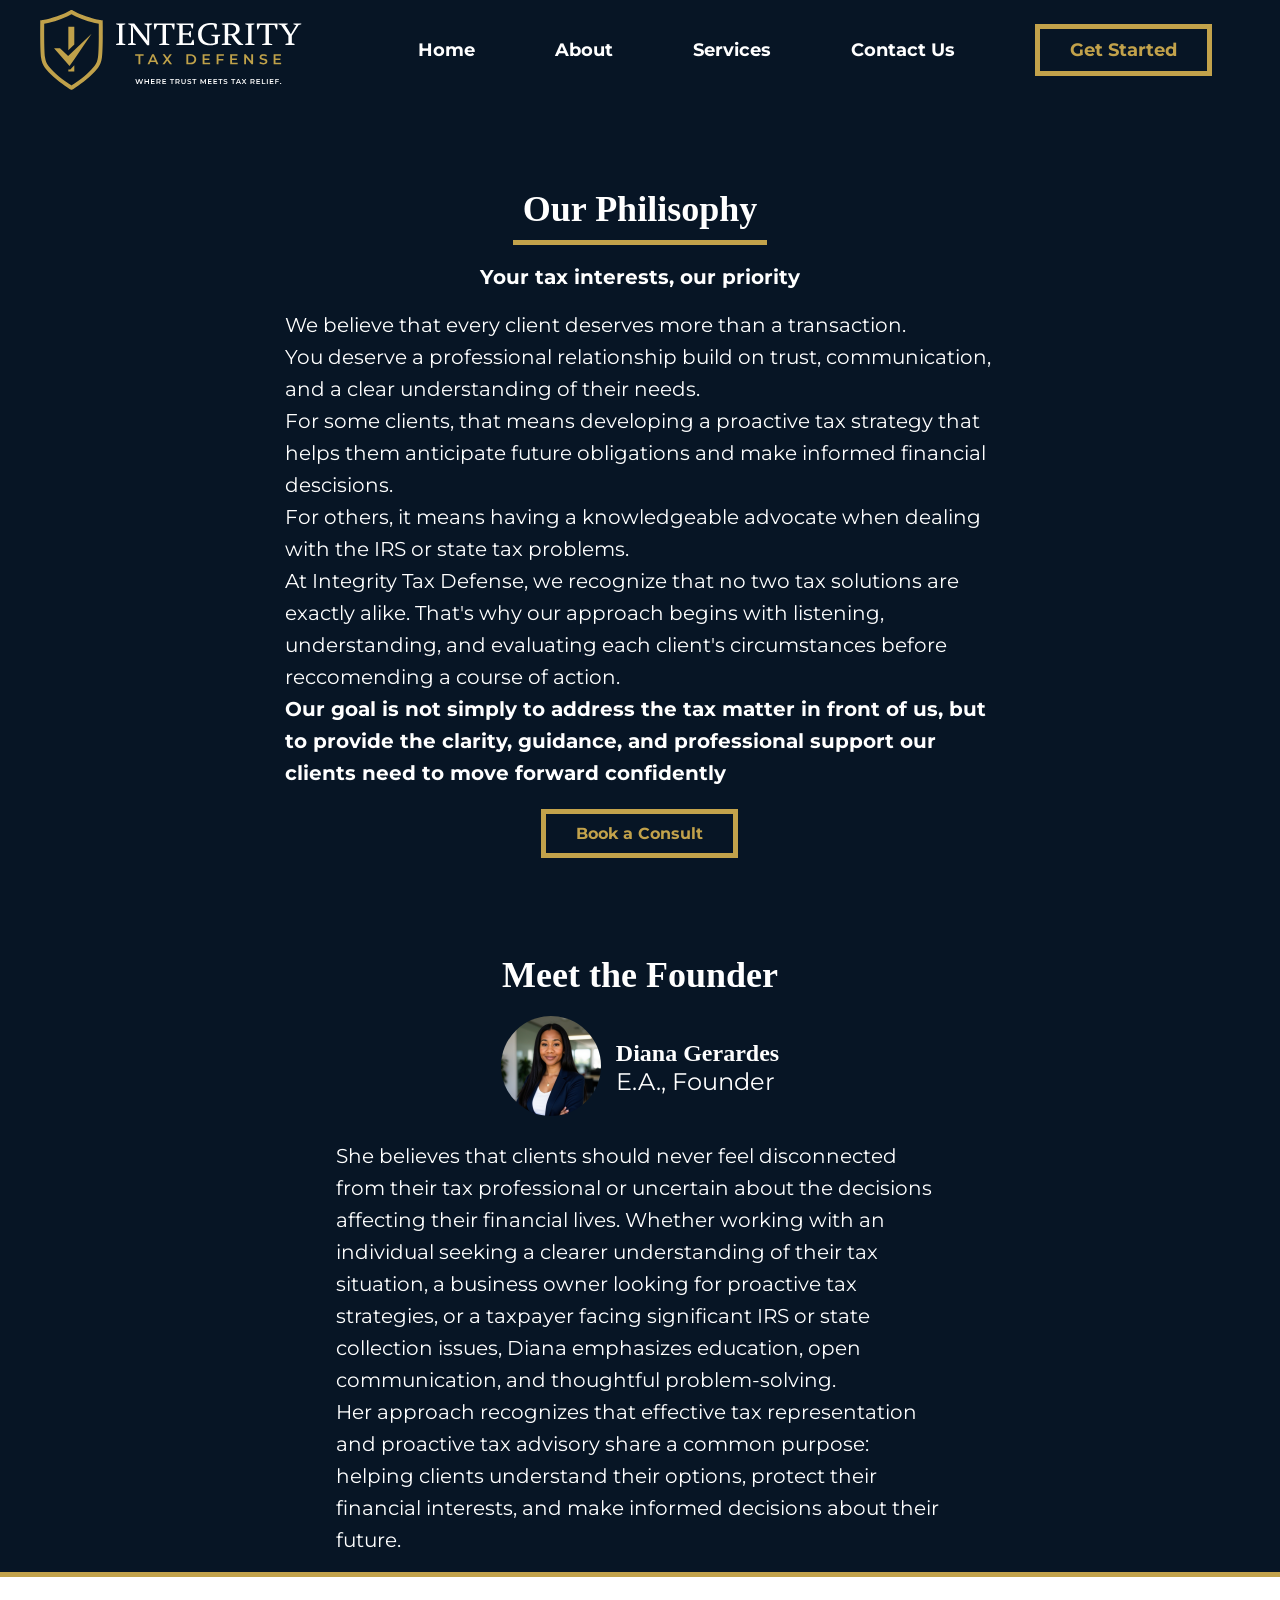
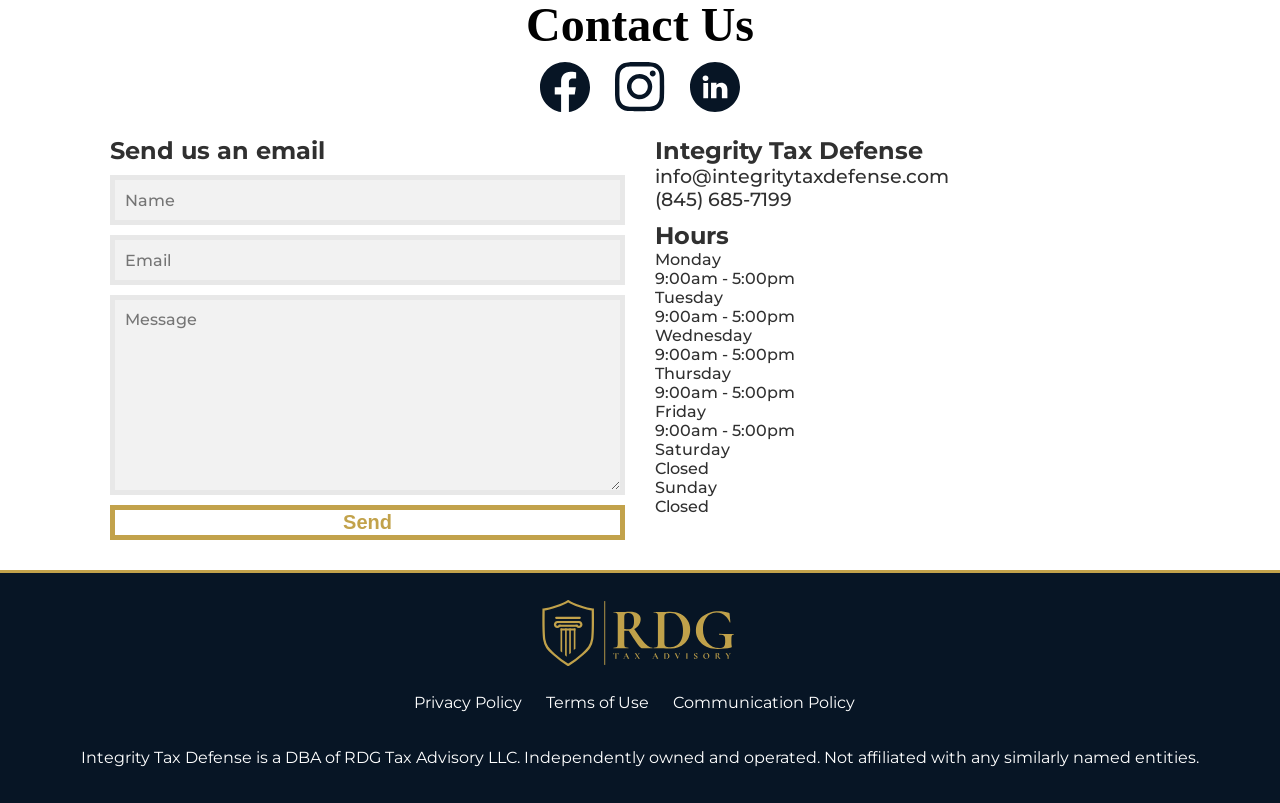
==== about.html @ 564ca6b3 "added about" ====
<!DOCTYPE html>
<html lang="en">
<head>
    <meta charset="UTF-8">
    <meta name="viewport" content="width=device-width, initial-scale=1.0">
    <title>Resolution</title>
    <link rel="stylesheet" href="styles.css">
    <link rel="preconnect" href="https://fonts.googleapis.com" />
    <link rel="preconnect" href="https://fonts.gstatic.com" crossorigin />
    <link href="https://fonts.googleapis.com/css2?family=Cormorant+Garamond:wght@400;500;600;700&family=Montserrat:wght@300;400;500;600;700&display=swap" rel="stylesheet" />  
</head>
<body>
    <!-- NAV SECTION -->
    <nav>
        <div class="logo">
            <svg width="300" height="80" viewBox="0 0 496 151" fill="none" xmlns="http://www.w3.org/2000/svg">
                <path d="M64.2519 0.666016C64.2585 0.670526 64.274 0.679735 64.2959 0.694336C64.3402 0.72399 64.4162 0.774737 64.5234 0.84375C64.738 0.981885 65.08 1.19666 65.5527 1.47852C66.4982 2.04235 67.9695 2.87512 70.0009 3.90332C74.0643 5.95993 80.3738 8.79904 89.2109 11.8271C98.0627 14.8603 105.235 16.6984 110.169 17.7744C112.635 18.3123 114.542 18.6597 115.818 18.8711C116.456 18.9768 116.938 19.0483 117.252 19.0928C117.408 19.1149 117.524 19.1302 117.597 19.1396C117.633 19.1443 117.659 19.1476 117.674 19.1494C117.681 19.1503 117.686 19.1511 117.688 19.1514H117.686L120.947 19.5371L120.995 22.8213L117.245 22.875C120.838 22.8233 120.989 22.8219 120.995 22.8223V22.8604C120.995 22.8859 120.996 22.9238 120.997 22.9736C120.998 23.0737 121 23.2223 121.003 23.416C121.008 23.8034 121.014 24.3725 121.022 25.1016C121.039 26.56 121.059 28.6591 121.077 31.2227C121.112 36.3486 121.136 43.3384 121.089 50.7891C120.996 65.5443 120.627 82.5493 119.451 90.1953C118.255 97.9685 116.111 103.69 112.258 109.209C108.517 114.568 103.236 119.616 96.1601 126.133C88.8532 132.863 80.8183 138.79 74.6445 143.017C71.5502 145.135 68.9062 146.838 67.0312 148.015C66.0935 148.603 65.3461 149.06 64.831 149.372C64.5739 149.528 64.3743 149.648 64.2373 149.729C64.169 149.77 64.1157 149.802 64.0791 149.823C64.0609 149.834 64.0462 149.843 64.0361 149.849C64.0314 149.851 64.0273 149.854 64.0244 149.855C64.0231 149.856 64.0213 149.857 64.0205 149.857L64.0195 149.858L62.1201 146.625L64.0185 149.859L63.1396 150.375H60.9755L60.0966 149.859L61.9951 146.625L60.0957 149.858L60.0947 149.857C60.0937 149.857 60.0921 149.856 60.0908 149.855C60.0879 149.854 60.0838 149.851 60.0791 149.849C60.069 149.843 60.0543 149.834 60.0361 149.823C59.9995 149.802 59.9462 149.77 59.8779 149.729C59.7407 149.648 59.5406 149.528 59.2832 149.372C58.768 149.06 58.0216 148.603 57.0839 148.015C55.209 146.838 52.5649 145.135 49.4707 143.017C43.2968 138.79 35.261 132.863 27.9541 126.133C20.8784 119.616 15.5982 114.567 11.8574 109.209C8.00424 103.69 5.85992 97.9685 4.66402 90.1953C3.48772 82.5493 3.11942 65.5443 3.02633 50.7891C2.97932 43.3384 3.00282 36.3486 3.03805 31.2227C3.05567 28.6591 3.07657 26.56 3.09273 25.1016C3.10081 24.3725 3.1073 23.8034 3.11227 23.416C3.11475 23.2223 3.11676 23.0737 3.11812 22.9736C3.1188 22.9238 3.11972 22.8859 3.12008 22.8604V22.8223C3.12008 22.8218 3.12075 22.8211 6.87008 22.875L3.12008 22.8213L3.16793 19.5371L6.42867 19.1514H6.42672C6.42872 19.1511 6.43407 19.1503 6.44137 19.1494C6.45627 19.1476 6.48249 19.1443 6.51852 19.1396C6.59124 19.1302 6.7067 19.1149 6.86324 19.0928C7.17728 19.0484 7.65806 18.9767 8.29586 18.8711C9.57217 18.6597 11.4796 18.3123 13.9462 17.7744C18.8801 16.6985 26.0524 14.8603 34.9043 11.8271C43.7413 8.79906 50.0508 5.95994 54.1142 3.90332C56.1457 2.87512 57.6169 2.04236 58.5625 1.47852C59.0351 1.19665 59.3772 0.981908 59.5918 0.84375C59.6988 0.774849 59.7739 0.724027 59.8183 0.694336L59.8623 0.666016L60.8222 0H63.292L64.2519 0.666016ZM62.0576 8.12207C60.978 8.7558 59.4682 9.59998 57.5009 10.5957C53.1268 12.8096 46.4983 15.7833 37.3359 18.9229C28.1881 22.0574 20.735 23.9695 15.5439 25.1016C13.5445 25.5376 11.8799 25.8571 10.583 26.0869C10.5688 27.4511 10.5522 29.2107 10.538 31.2734C10.503 36.3778 10.4796 43.3338 10.5263 50.7422C10.6207 65.7055 11.0025 82.0756 12.0761 89.0547C13.1302 95.9062 14.9236 100.498 18.0078 104.916C21.2043 109.495 25.8613 114.01 33.0351 120.617C39.9779 127.012 47.6935 132.71 53.707 136.827C56.7061 138.88 59.2657 140.529 61.0703 141.661C61.43 141.887 61.7606 142.091 62.0576 142.274C62.3546 142.091 62.6851 141.887 63.0449 141.661C64.8495 140.529 67.4091 138.88 70.4082 136.827C76.4215 132.71 84.1364 127.012 91.0791 120.617C98.2529 114.01 102.911 109.495 106.107 104.916C109.192 100.498 110.985 95.9062 112.039 89.0547C113.113 82.0756 113.494 65.7055 113.589 50.7422C113.636 43.3338 113.612 36.3778 113.577 31.2734C113.563 29.2107 113.545 27.4511 113.531 26.0869C112.234 25.8571 110.57 25.5375 108.571 25.1016C103.38 23.9695 95.927 22.0574 86.7793 18.9229C77.6168 15.7833 70.9883 12.8096 66.6142 10.5957C64.647 9.60001 63.1371 8.75578 62.0576 8.12207ZM67.3701 116.25H56.1201V112.5H59.8701L67.3701 104.25V116.25ZM68.1201 92.25L58.3701 105.75L29.1201 72H40.3701L55.7451 87L99.9951 45L68.1201 92.25ZM67.3701 65.25L56.1201 75.75V31.5H67.3701V65.25ZM59.8623 0.666016L59.8642 0.664062L59.8662 0.663086C59.8655 0.663573 59.8641 0.664743 59.8623 0.666016ZM64.2509 0.664062L64.2529 0.666016C64.2511 0.664774 64.2496 0.66352 64.249 0.663086L64.2509 0.664062Z" fill="#C0A14A"/>
                <path d="M163.618 65.9939H146.336V64.3116C148.091 63.6155 149.891 63.1514 151.737 62.9193V28.5188C150.837 28.3641 149.936 28.1707 149.036 27.9387C148.136 27.668 147.236 27.3779 146.336 27.0685V25.3862H163.618V27.0685C162.808 27.3779 161.931 27.668 160.985 27.9387C160.04 28.1707 159.118 28.3641 158.218 28.5188V62.9193C159.163 63.074 160.108 63.2674 161.053 63.4995C161.998 63.7315 162.853 64.0022 163.618 64.3116V65.9939Z" fill="white"/>
                <path d="M199.706 25.3862H214.288V27.0685C212.398 28.1514 210.553 28.9249 208.753 29.389V66.6901H204.905L180.399 34.726L177.766 30.2011H177.563L178.171 34.726V62.2812C180.016 62.7066 181.749 63.3834 183.369 64.3116V65.9939H168.787V64.3116C169.597 63.8862 170.452 63.5188 171.352 63.2094C172.298 62.8613 173.288 62.5519 174.323 62.2812V29.0409C173.423 28.7315 172.523 28.4028 171.622 28.0547C170.767 27.7066 169.957 27.3586 169.192 27.0105V25.3862H180.601L201.867 52.9414L204.972 57.9304H205.242L204.905 52.9414V29.389C203.959 29.0409 203.037 28.6735 202.137 28.2867C201.282 27.9 200.471 27.4939 199.706 27.0685V25.3862Z" fill="white"/>
                <path d="M246.654 65.9939H227.684V64.3116C228.674 64.0022 229.664 63.7315 230.654 63.4995C231.689 63.2674 232.792 63.074 233.962 62.9193V28.4028H223.633L220.055 36.6984H218.367C218.232 35.9249 218.12 35.0547 218.03 34.0879C217.94 33.0823 217.85 32.0768 217.76 31.0713C217.715 30.0271 217.67 29.0216 217.625 28.0547C217.58 27.0492 217.557 26.1597 217.557 25.3862H256.78C256.78 26.1597 256.758 27.0298 256.713 27.9967C256.668 28.9635 256.6 29.9691 256.51 31.0133C256.465 32.0188 256.398 33.0243 256.308 34.0298C256.263 34.9967 256.173 35.8862 256.038 36.6984H254.282L250.772 28.4028H240.443V62.9193C241.613 63.1127 242.693 63.3061 243.683 63.4995C244.719 63.6928 245.709 63.9635 246.654 64.3116V65.9939Z" fill="white"/>
                <path d="M292.03 25.3862C291.985 26.9332 291.895 28.4995 291.76 30.0851C291.67 31.6321 291.512 33.1983 291.287 34.784H289.532L286.764 28.4028H272.047V43.7757H283.051L285.684 39.4829H287.372C287.642 43.3116 287.642 47.2177 287.372 51.2011H285.684L283.051 46.7923H272.047V62.9774H287.574L290.882 56.016H292.57C292.885 57.6403 293.11 59.284 293.245 60.947C293.38 62.61 293.402 64.2923 293.312 65.9939H260.03V64.3116C261.605 63.6928 263.451 63.2287 265.566 62.9193V28.5188C264.666 28.3641 263.743 28.1707 262.798 27.9387C261.853 27.668 260.93 27.3779 260.03 27.0685V25.3862H292.03Z" fill="white"/>
                <path d="M338.478 63.2094C337.623 63.6348 336.611 64.0602 335.44 64.4856C334.315 64.8724 333.1 65.2398 331.795 65.5879C330.535 65.8972 329.252 66.1486 327.947 66.342C326.687 66.574 325.494 66.6901 324.369 66.6901C320.768 66.6901 317.528 66.284 314.647 65.4718C311.767 64.621 309.314 63.3448 307.289 61.6431C305.264 59.9028 303.688 57.7177 302.563 55.0879C301.483 52.458 300.943 49.3254 300.943 45.6901C300.943 41.9 301.573 38.6707 302.833 36.0022C304.139 33.3337 305.849 31.168 307.964 29.505C310.124 27.8033 312.555 26.5851 315.255 25.8503C318 25.0768 320.791 24.6901 323.626 24.6901C326.597 24.6901 329.095 24.8641 331.12 25.2122C333.19 25.5216 334.99 26.005 336.521 26.6624C336.521 27.2425 336.498 27.958 336.453 28.8088C336.408 29.6597 336.341 30.5492 336.251 31.4774C336.16 32.4055 336.048 33.3337 335.913 34.2619C335.778 35.1514 335.643 35.9442 335.508 36.6403H333.753L330.242 28.2867C329.747 28.0547 328.914 27.9 327.744 27.8227C326.574 27.7453 325.426 27.7066 324.301 27.7066C322.051 27.7066 319.913 28.074 317.888 28.8088C315.863 29.505 314.085 30.6072 312.555 32.1155C311.069 33.5851 309.877 35.4608 308.977 37.7425C308.077 39.9856 307.627 42.6348 307.627 45.6901C307.627 48.4359 308.054 50.9111 308.909 53.1155C309.809 55.3199 311.024 57.2149 312.555 58.8006C314.13 60.3475 315.953 61.5464 318.023 62.3972C320.138 63.2481 322.411 63.6735 324.841 63.6735C325.742 63.6735 326.619 63.5961 327.474 63.4414C328.329 63.2867 329.117 63.1127 329.837 62.9193C330.557 62.6873 331.142 62.4553 331.592 62.2232C332.087 61.9912 332.425 61.7978 332.605 61.6431V49.9249C331.435 49.8475 330.31 49.6735 329.23 49.4028C328.194 49.1321 327.159 48.842 326.124 48.5326V46.8503H342.664V48.5326C342.214 48.8033 341.674 49.0547 341.044 49.2867C340.414 49.5188 339.558 49.7315 338.478 49.9249V63.2094Z" fill="white"/>
                <path d="M357.818 62.9193C358.853 63.1127 359.843 63.3254 360.789 63.5575C361.734 63.7508 362.656 64.0022 363.556 64.3116V65.9939H345.802V64.3116C346.792 63.9249 347.737 63.6348 348.637 63.4414C349.537 63.2481 350.437 63.074 351.337 62.9193V28.5188C350.167 28.3254 349.132 28.1127 348.232 27.8807C347.332 27.61 346.522 27.3392 345.802 27.0685V25.3862H351.742C353.543 25.3862 355.5 25.3088 357.616 25.1541C359.776 24.9995 361.869 24.9221 363.894 24.9221C366.099 24.9221 368.147 25.1348 370.037 25.5602C371.973 25.9856 373.638 26.6624 375.033 27.5906C376.428 28.5188 377.508 29.6984 378.274 31.1293C379.084 32.5602 379.489 34.2812 379.489 36.2923C379.489 39.1155 378.611 41.4553 376.856 43.3116C375.146 45.168 372.805 46.5022 369.835 47.3144C371.77 49.9442 373.795 52.5547 375.911 55.1459C378.026 57.737 380.231 60.3088 382.527 62.8613L386.172 64.5437V65.9939H378.004L375.438 64.3696C374.178 63.016 373.03 61.7011 371.995 60.4249C370.96 59.11 369.992 57.795 369.092 56.4801C368.192 55.1265 367.337 53.7729 366.527 52.4193C365.762 51.0271 364.974 49.5575 364.164 48.0105H357.818V62.9193ZM362.409 27.9387C361.329 27.9387 360.429 27.958 359.708 27.9967C359.033 28.0354 358.403 28.1127 357.818 28.2287V45.574H362.679C365.784 45.574 368.237 44.7232 370.037 43.0216C371.883 41.3199 372.805 39.0768 372.805 36.2923C372.805 33.4304 371.838 31.3227 369.902 29.9691C367.967 28.6155 365.469 27.9387 362.409 27.9387Z" fill="white"/>
                <path d="M407.351 65.9939H390.069V64.3116C391.824 63.6155 393.624 63.1514 395.469 62.9193V28.5188C394.569 28.3641 393.669 28.1707 392.769 27.9387C391.869 27.668 390.969 27.3779 390.069 27.0685V25.3862H407.351V27.0685C406.541 27.3779 405.663 27.668 404.718 27.9387C403.773 28.1707 402.85 28.3641 401.95 28.5188V62.9193C402.896 63.074 403.841 63.2674 404.786 63.4995C405.731 63.7315 406.586 64.0022 407.351 64.3116V65.9939Z" fill="white"/>
                <path d="M440.941 65.9939H421.971V64.3116C422.961 64.0022 423.951 63.7315 424.942 63.4995C425.977 63.2674 427.079 63.074 428.25 62.9193V28.4028H417.921L414.343 36.6984H412.655C412.52 35.9249 412.407 35.0547 412.317 34.0879C412.227 33.0823 412.137 32.0768 412.047 31.0713C412.002 30.0271 411.957 29.0216 411.912 28.0547C411.867 27.0492 411.845 26.1597 411.845 25.3862H451.068C451.068 26.1597 451.045 27.0298 451 27.9967C450.955 28.9635 450.888 29.9691 450.798 31.0133C450.753 32.0188 450.685 33.0243 450.595 34.0298C450.55 34.9967 450.46 35.8862 450.325 36.6984H448.57L445.059 28.4028H434.73V62.9193C435.901 63.1127 436.981 63.3061 437.971 63.4995C439.006 63.6928 439.996 63.9635 440.941 64.3116V65.9939Z" fill="white"/>
                <path d="M480.984 25.3862H495.836V27.0685C494.126 27.8033 492.415 28.2867 490.705 28.5188L477.946 48.7066V62.9193C479.701 63.1127 481.411 63.5768 483.077 64.3116V65.9939H465.929V64.3116C467.549 63.6155 469.395 63.1514 471.465 62.9193V48.7646L457.828 28.5188C456.793 28.3641 455.825 28.1707 454.925 27.9387C454.07 27.668 453.215 27.3779 452.36 27.0685V25.3862H470.25V27.0685C469.575 27.3006 468.81 27.5519 467.955 27.8227C467.099 28.0547 466.132 28.2867 465.052 28.5188L476.123 45.574L486.52 28.5188C485.484 28.3254 484.494 28.1127 483.549 27.8807C482.649 27.61 481.794 27.3392 480.984 27.0685V25.3862Z" fill="white"/>
                <path d="M188.492 102.5V86.57H182.228V83.6H198.266V86.57H192.002V102.5H188.492ZM205.648 102.5L214.153 83.6H217.609L226.141 102.5H222.469L215.152 85.463H216.556L209.266 102.5H205.648ZM209.563 98.126L210.508 95.372H220.714L221.659 98.126H209.563ZM233.671 102.5L241.636 91.538V94.184L234.049 83.6H238.018L243.661 91.43L242.041 91.457L247.63 83.6H251.437L243.904 93.995V91.457L251.923 102.5H247.873L241.933 94.184H243.526L237.667 102.5H233.671ZM278.888 102.5V83.6H287.15C289.202 83.6 291.002 83.996 292.55 84.788C294.098 85.58 295.304 86.678 296.168 88.082C297.032 89.486 297.464 91.142 297.464 93.05C297.464 94.94 297.032 96.596 296.168 98.018C295.304 99.422 294.098 100.52 292.55 101.312C291.002 102.104 289.202 102.5 287.15 102.5H278.888ZM282.398 99.53H286.988C288.392 99.53 289.616 99.26 290.66 98.72C291.704 98.18 292.505 97.424 293.063 96.452C293.639 95.48 293.927 94.346 293.927 93.05C293.927 91.736 293.639 90.602 293.063 89.648C292.505 88.676 291.704 87.92 290.66 87.38C289.616 86.84 288.392 86.57 286.988 86.57H282.398V99.53ZM309.565 102.5V83.6H323.362V86.543H313.075V99.557H323.74V102.5H309.565ZM312.805 94.346V91.457H322.201V94.346H312.805ZM336.023 102.5V83.6H349.82V86.543H339.533V102.5H336.023ZM339.236 95.264V92.294H348.659V95.264H339.236ZM361.584 102.5V83.6H375.381V86.543H365.094V99.557H375.759V102.5H361.584ZM364.824 94.346V91.457H374.22V94.346H364.824ZM388.042 102.5V83.6H390.931L402.784 98.153H401.353V83.6H404.836V102.5H401.947L390.094 87.947H391.525V102.5H388.042ZM424.129 102.77C422.653 102.77 421.24 102.563 419.89 102.149C418.54 101.717 417.469 101.168 416.677 100.502L417.892 97.775C418.648 98.369 419.584 98.864 420.7 99.26C421.816 99.656 422.959 99.854 424.129 99.854C425.119 99.854 425.92 99.746 426.532 99.53C427.144 99.314 427.594 99.026 427.882 98.666C428.17 98.288 428.314 97.865 428.314 97.397C428.314 96.821 428.107 96.362 427.693 96.02C427.279 95.66 426.739 95.381 426.073 95.183C425.425 94.967 424.696 94.769 423.886 94.589C423.094 94.409 422.293 94.202 421.483 93.968C420.691 93.716 419.962 93.401 419.296 93.023C418.648 92.627 418.117 92.105 417.703 91.457C417.289 90.809 417.082 89.981 417.082 88.973C417.082 87.947 417.352 87.011 417.892 86.165C418.45 85.301 419.287 84.617 420.403 84.113C421.537 83.591 422.968 83.33 424.696 83.33C425.83 83.33 426.955 83.474 428.071 83.762C429.187 84.05 430.159 84.464 430.987 85.004L429.88 87.731C429.034 87.227 428.161 86.858 427.261 86.624C426.361 86.372 425.497 86.246 424.669 86.246C423.697 86.246 422.905 86.363 422.293 86.597C421.699 86.831 421.258 87.137 420.97 87.515C420.7 87.893 420.565 88.325 420.565 88.811C420.565 89.387 420.763 89.855 421.159 90.215C421.573 90.557 422.104 90.827 422.752 91.025C423.418 91.223 424.156 91.421 424.966 91.619C425.776 91.799 426.577 92.006 427.369 92.24C428.179 92.474 428.908 92.78 429.556 93.158C430.222 93.536 430.753 94.049 431.149 94.697C431.563 95.345 431.77 96.164 431.77 97.154C431.77 98.162 431.491 99.098 430.933 99.962C430.393 100.808 429.556 101.492 428.422 102.014C427.288 102.518 425.857 102.77 424.129 102.77ZM443.621 102.5V83.6H457.418V86.543H447.131V99.557H457.796V102.5H443.621ZM446.861 94.346V91.457H456.257V94.346H446.861Z" fill="#C0A24A"/>
                <path d="M185.617 139.75L182.485 130.3H184.307L187.102 138.845H186.197L189.1 130.3H190.72L193.541 138.845H192.664L195.526 130.3H197.2L194.068 139.75H192.205L189.626 132.041H190.112L187.493 139.75H185.617ZM206.554 139.75V130.3H208.309V139.75H206.554ZM199.912 139.75V130.3H201.667V139.75H199.912ZM201.518 135.7V134.201H206.689V135.7H201.518ZM212.124 139.75V130.3H219.022V131.771H213.879V138.278H219.211V139.75H212.124ZM213.744 135.673V134.228H218.442V135.673H213.744ZM222.45 139.75V130.3H226.325C227.585 130.3 228.57 130.597 229.281 131.191C230.001 131.785 230.361 132.608 230.361 133.661C230.361 134.354 230.199 134.953 229.875 135.457C229.551 135.952 229.088 136.334 228.485 136.604C227.891 136.865 227.175 136.996 226.338 136.996H223.422L224.205 136.199V139.75H222.45ZM228.633 139.75L226.244 136.321H228.12L230.523 139.75H228.633ZM224.205 136.388L223.422 135.551H226.257C227.031 135.551 227.612 135.385 227.999 135.052C228.395 134.719 228.593 134.255 228.593 133.661C228.593 133.058 228.395 132.595 227.999 132.271C227.612 131.947 227.031 131.785 226.257 131.785H223.422L224.205 130.921V136.388ZM233.607 139.75V130.3H240.506V131.771H235.362V138.278H240.695V139.75H233.607ZM235.227 135.673V134.228H239.925V135.673H235.227ZM250.864 139.75V131.785H247.732V130.3H255.751V131.785H252.619V139.75H250.864ZM258.351 139.75V130.3H262.225C263.485 130.3 264.471 130.597 265.182 131.191C265.902 131.785 266.262 132.608 266.262 133.661C266.262 134.354 266.1 134.953 265.776 135.457C265.452 135.952 264.988 136.334 264.385 136.604C263.791 136.865 263.076 136.996 262.239 136.996H259.323L260.106 136.199V139.75H258.351ZM264.534 139.75L262.144 136.321H264.021L266.424 139.75H264.534ZM260.106 136.388L259.323 135.551H262.158C262.932 135.551 263.512 135.385 263.899 135.052C264.295 134.719 264.493 134.255 264.493 133.661C264.493 133.058 264.295 132.595 263.899 132.271C263.512 131.947 262.932 131.785 262.158 131.785H259.323L260.106 130.921V136.388ZM273.571 139.885C272.275 139.885 271.258 139.52 270.52 138.791C269.791 138.062 269.427 137.009 269.427 135.632V130.3H271.182V135.565C271.182 136.537 271.389 137.243 271.803 137.684C272.226 138.125 272.82 138.346 273.585 138.346C274.35 138.346 274.939 138.125 275.353 137.684C275.767 137.243 275.974 136.537 275.974 135.565V130.3H277.702V135.632C277.702 137.009 277.333 138.062 276.595 138.791C275.866 139.52 274.858 139.885 273.571 139.885ZM284.372 139.885C283.634 139.885 282.927 139.782 282.252 139.574C281.577 139.358 281.042 139.084 280.646 138.751L281.253 137.387C281.631 137.684 282.099 137.932 282.657 138.13C283.215 138.328 283.787 138.427 284.372 138.427C284.867 138.427 285.267 138.373 285.573 138.265C285.879 138.157 286.104 138.013 286.248 137.833C286.392 137.644 286.464 137.432 286.464 137.198C286.464 136.91 286.361 136.681 286.154 136.51C285.947 136.33 285.677 136.19 285.344 136.091C285.02 135.983 284.655 135.884 284.25 135.794C283.854 135.704 283.454 135.601 283.049 135.484C282.653 135.358 282.288 135.2 281.955 135.011C281.631 134.813 281.366 134.552 281.159 134.228C280.952 133.904 280.848 133.49 280.848 132.986C280.848 132.473 280.983 132.005 281.253 131.582C281.532 131.15 281.951 130.808 282.509 130.556C283.076 130.295 283.791 130.165 284.655 130.165C285.222 130.165 285.785 130.237 286.343 130.381C286.901 130.525 287.387 130.732 287.801 131.002L287.247 132.365C286.824 132.113 286.388 131.929 285.938 131.812C285.488 131.686 285.056 131.623 284.642 131.623C284.156 131.623 283.76 131.681 283.454 131.798C283.157 131.915 282.936 132.068 282.792 132.257C282.657 132.446 282.59 132.662 282.59 132.905C282.59 133.193 282.689 133.427 282.887 133.607C283.094 133.778 283.359 133.913 283.683 134.012C284.016 134.111 284.385 134.21 284.79 134.309C285.195 134.399 285.596 134.503 285.992 134.62C286.397 134.737 286.761 134.89 287.085 135.079C287.418 135.268 287.684 135.524 287.882 135.848C288.089 136.172 288.192 136.582 288.192 137.077C288.192 137.581 288.053 138.049 287.774 138.481C287.504 138.904 287.085 139.246 286.518 139.507C285.951 139.759 285.236 139.885 284.372 139.885ZM293 139.75V131.785H289.868V130.3H297.887V131.785H294.755V139.75H293ZM305.5 139.75V130.3H306.945L311.076 137.198H310.32L314.383 130.3H315.828L315.841 139.75H314.181L314.167 132.905H314.518L311.062 138.67H310.279L306.769 132.905H307.174V139.75H305.5ZM319.676 139.75V130.3H326.575V131.771H321.431V138.278H326.764V139.75H319.676ZM321.296 135.673V134.228H325.994V135.673H321.296ZM330.003 139.75V130.3H336.901V131.771H331.758V138.278H337.09V139.75H330.003ZM331.623 135.673V134.228H336.321V135.673H331.623ZM342.246 139.75V131.785H339.114V130.3H347.133V131.785H344.001V139.75H342.246ZM352.57 139.885C351.832 139.885 351.126 139.782 350.451 139.574C349.776 139.358 349.24 139.084 348.844 138.751L349.452 137.387C349.83 137.684 350.298 137.932 350.856 138.13C351.414 138.328 351.985 138.427 352.57 138.427C353.065 138.427 353.466 138.373 353.772 138.265C354.078 138.157 354.303 138.013 354.447 137.833C354.591 137.644 354.663 137.432 354.663 137.198C354.663 136.91 354.559 136.681 354.352 136.51C354.145 136.33 353.875 136.19 353.542 136.091C353.218 135.983 352.854 135.884 352.449 135.794C352.053 135.704 351.652 135.601 351.247 135.484C350.851 135.358 350.487 135.2 350.154 135.011C349.83 134.813 349.564 134.552 349.357 134.228C349.15 133.904 349.047 133.49 349.047 132.986C349.047 132.473 349.182 132.005 349.452 131.582C349.731 131.15 350.149 130.808 350.707 130.556C351.274 130.295 351.99 130.165 352.854 130.165C353.421 130.165 353.983 130.237 354.541 130.381C355.099 130.525 355.585 130.732 355.999 131.002L355.446 132.365C355.023 132.113 354.586 131.929 354.136 131.812C353.686 131.686 353.254 131.623 352.84 131.623C352.354 131.623 351.958 131.681 351.652 131.798C351.355 131.915 351.135 132.068 350.991 132.257C350.856 132.446 350.788 132.662 350.788 132.905C350.788 133.193 350.887 133.427 351.085 133.607C351.292 133.778 351.558 133.913 351.882 134.012C352.215 134.111 352.584 134.21 352.989 134.309C353.394 134.399 353.794 134.503 354.19 134.62C354.595 134.737 354.96 134.89 355.284 135.079C355.617 135.268 355.882 135.524 356.08 135.848C356.287 136.172 356.391 136.582 356.391 137.077C356.391 137.581 356.251 138.049 355.972 138.481C355.702 138.904 355.284 139.246 354.717 139.507C354.15 139.759 353.434 139.885 352.57 139.885ZM366.344 139.75V131.785H363.212V130.3H371.231V131.785H368.099V139.75H366.344ZM372.019 139.75L376.272 130.3H378L382.266 139.75H380.43L376.771 131.231H377.473L373.828 139.75H372.019ZM373.977 137.563L374.449 136.186H379.552L380.025 137.563H373.977ZM383.128 139.75L387.111 134.269V135.592L383.317 130.3H385.302L388.123 134.215L387.313 134.228L390.108 130.3H392.011L388.245 135.497V134.228L392.254 139.75H390.229L387.259 135.592H388.056L385.126 139.75H383.128ZM399.932 139.75V130.3H403.806C405.066 130.3 406.052 130.597 406.763 131.191C407.483 131.785 407.843 132.608 407.843 133.661C407.843 134.354 407.681 134.953 407.357 135.457C407.033 135.952 406.569 136.334 405.966 136.604C405.372 136.865 404.657 136.996 403.82 136.996H400.904L401.687 136.199V139.75H399.932ZM406.115 139.75L403.725 136.321H405.602L408.005 139.75H406.115ZM401.687 136.388L400.904 135.551H403.739C404.513 135.551 405.093 135.385 405.48 135.052C405.876 134.719 406.074 134.255 406.074 133.661C406.074 133.058 405.876 132.595 405.48 132.271C405.093 131.947 404.513 131.785 403.739 131.785H400.904L401.687 130.921V136.388ZM411.089 139.75V130.3H417.987V131.771H412.844V138.278H418.176V139.75H411.089ZM412.709 135.673V134.228H417.407V135.673H412.709ZM421.415 139.75V130.3H423.17V138.265H428.111V139.75H421.415ZM430.779 139.75V130.3H432.534V139.75H430.779ZM436.373 139.75V130.3H443.271V131.771H438.128V138.278H443.46V139.75H436.373ZM437.993 135.673V134.228H442.691V135.673H437.993ZM446.699 139.75V130.3H453.598V131.771H448.454V139.75H446.699ZM448.306 136.132V134.647H453.017V136.132H448.306ZM456.824 139.845C456.518 139.845 456.257 139.741 456.041 139.534C455.825 139.318 455.717 139.048 455.717 138.724C455.717 138.382 455.825 138.112 456.041 137.914C456.257 137.707 456.518 137.603 456.824 137.603C457.13 137.603 457.391 137.707 457.607 137.914C457.823 138.112 457.931 138.382 457.931 138.724C457.931 139.048 457.823 139.318 457.607 139.534C457.391 139.741 457.13 139.845 456.824 139.845Z" fill="white"/>
            </svg>
        </div>
        <ul class="menu">
            <li><a href="index.html">Home</a></li>
            <li><a href="about.html">About</a></li>
            <li><a href="services.html">Services</a></li>
            <li><a href="index.html#contact-us">Contact Us</a></li>
            <li><a class="get-started" href="https://calendly.com/integritytaxdefense">Get Started</a></li>
        </ul>

        <div id="mobile-menu" class="mobile-menu">
            <button>
                <svg width="50" height="50" viewBox="0 0 100 100" fill="none" xmlns="http://www.w3.org/2000/svg">
                    <path d="M10 10H90V25H10V10Z" fill="#C2A24B"/>
                    <path d="M10 40H90V55H10V40Z" fill="#C2A24B"/>
                    <path d="M10 70H90V85H10V70Z" fill="#C2A24B"/>
                </svg>
            </button>
        </div>

        <ul id="mobile-navigation" class="mobile-navigation">
            <li><a href="index.html">Home</a></li>
            <li><a href="services.html">Services</a></li>
            <li><a href="about.html">About</a></li>
            <li><a href="index.html#contact-us">Contact Us</a></li>
        </ul>
    </nav>

    <section class="about">
        <div class="about-content">
            <h1>Our Philisophy</h1>
            <h2>Your tax interests, our priority</h2>
            <p>
                We believe that every client deserves more than a transaction.<br>
                You deserve a professional relationship build on trust, communication, and a clear understanding of their needs.<br>
                For some clients, that means developing a proactive tax strategy that helps them anticipate future obligations and make informed financial descisions.<br>
                For others, it means having a knowledgeable advocate when dealing with the IRS or state tax problems.<br>
                At Integrity Tax Defense, we recognize that no two tax solutions are exactly alike. That's why our approach begins with listening, understanding, and evaluating each client's circumstances before reccomending a course of action.
            </p>
            <p class="p-bold">Our goal is not simply to address the tax matter in front of us, but to provide the clarity, guidance, and professional support our clients need to move forward confidently</p>
            <div class="about-button">
                <a href="https://calendly.com/integritytaxdefense">Book a Consult</a>
            </div>
        </div>
    </section>

    <section class="meet-the-founder">
        <h1>Meet the Founder</h1>
        <div class="enrolled-agent-info">
            <div class="headshot">
                <img src="visuals/dianagerardes_headshot.png">
            </div>
            <div class="name-and-title">
                <h2>Diana Gerardes</h2>
                <h3>E.A., Founder</h3>
            </div>
        </div>
        <p>
            She believes that clients should never feel disconnected from their tax professional or uncertain about the decisions affecting their financial lives. Whether working with an individual seeking a clearer understanding of their tax situation, a business owner looking for proactive tax strategies, or a taxpayer facing significant IRS or state collection issues, Diana emphasizes education, open communication, and thoughtful problem-solving.<br>
            Her approach recognizes that effective tax representation and proactive tax advisory share a common purpose: helping clients understand their options, protect their financial interests, and make informed decisions about their future.
        </p>
    </section>

    <!-- CONTACT SECTION -->
     <section id="contact-us" class="contact-us">
        <h1>Contact Us</h1>
        <ul class="socials">
            <li>
                <a href="https://www.facebook.com/61585595741252/" aria-label="Facebook">
                    <svg width="50" height="50" viewBox="0 0 50 50" fill="none" xmlns="http://www.w3.org/2000/svg">
                        <path d="M49.9995 25.152C49.9995 11.2619 38.8058 0 24.9998 0C11.1937 0 0 11.2619 0 25.152C0 37.705 9.14054 48.1111 21.094 50V32.4245H14.745V25.1525H21.094V19.6098C21.094 13.3065 24.8279 9.82256 30.5368 9.82256C33.2721 9.82256 36.1339 10.3143 36.1339 10.3143V16.5041H32.9806C29.8762 16.5041 28.906 18.4425 28.906 20.4336V25.152H35.839L34.7316 32.424H28.906V49.9995C40.859 48.1141 50 37.7084 50 25.1516L49.9995 25.152Z" fill="#071525"/>
                    </svg>
                </a>
            </li>
            <li>
                <a href="https://www.instagram.com/integritytaxdefense" aria-label="Instagram">
                    <svg width="50" height="50" viewBox="0 0 50 50" fill="none" xmlns="http://www.w3.org/2000/svg">
                        <path d="M24.6016 0C31.283 0 32.1215 0.0282227 34.7451 0.148438C37.3636 0.267503 39.1519 0.68333 40.7168 1.29102C42.3583 1.90885 43.8454 2.87733 45.0742 4.12891C46.3256 5.35767 47.2944 6.84489 47.9121 8.48633C48.5203 10.0512 48.9361 11.8403 49.0557 14.459C49.1754 17.0822 49.2031 17.9207 49.2031 24.6016C49.2031 31.2829 49.1754 32.1211 49.0557 34.7451C48.9361 37.3635 48.5203 39.1519 47.9121 40.7168C47.28 42.351 46.3132 43.8352 45.0742 45.0742C43.8353 46.3131 42.351 47.2791 40.7168 47.9111C39.152 48.5193 37.3638 48.9352 34.7451 49.0547C32.1215 49.1744 31.2829 49.2031 24.6016 49.2031C17.9207 49.2031 17.0828 49.1744 14.459 49.0547C11.8405 48.9352 10.0522 48.5193 8.4873 47.9111C6.84587 47.2934 5.35867 46.3256 4.12988 45.0742C2.87844 43.8454 1.90974 42.3583 1.29199 40.7168C0.683812 39.152 0.267986 37.3636 0.148438 34.7451C0.0282227 32.1215 0 31.283 0 24.6016C2.77405e-07 17.9206 0.0282421 17.0822 0.148438 14.459C0.26748 11.8403 0.683301 10.0513 1.29102 8.48633C1.90899 6.84481 2.87818 5.35761 4.12988 4.12891C5.35865 2.87761 6.84593 1.90967 8.4873 1.29199C10.0521 0.68385 11.8405 0.267961 14.459 0.148438C17.0823 0.0287262 17.9206 5.7449e-07 24.6016 0ZM24.6016 4.43262C18.0326 4.43262 17.2544 4.45781 14.6602 4.57617C12.2617 4.68556 10.9587 5.08595 10.0918 5.42285C9.02334 5.81724 8.05717 6.44666 7.26367 7.26367C6.4465 8.05724 5.81728 9.02416 5.42285 10.0928C5.08599 10.9597 4.68566 12.2621 4.57617 14.6602C4.45781 17.2545 4.43262 18.0328 4.43262 24.6016C4.43262 31.1704 4.45783 31.9491 4.57617 34.543C4.68554 36.9414 5.08595 38.2444 5.42285 39.1113C5.81724 40.1799 6.44658 41.1469 7.26367 41.9404C8.05711 42.7573 9.02347 43.3859 10.0918 43.7803C10.9588 44.1171 12.2615 44.5185 14.6602 44.6279C17.2542 44.7463 18.0319 44.7715 24.6016 44.7715C31.1712 44.7715 31.9492 44.7463 34.543 44.6279C36.9416 44.5186 38.2444 44.1172 39.1113 43.7803C40.1721 43.371 41.1354 42.7444 41.9395 41.9404C42.7436 41.1363 43.371 40.1723 43.7803 39.1113C44.1171 38.2443 44.5175 36.9414 44.627 34.543C44.7453 31.9488 44.7705 31.1704 44.7705 24.6016C44.7705 18.0328 44.7453 17.2543 44.627 14.6602C44.5176 12.2621 44.1171 10.9596 43.7803 10.0928C43.3859 9.02421 42.7565 8.05723 41.9395 7.26367C41.1459 6.44668 40.1798 5.81721 39.1113 5.42285C38.2443 5.08594 36.9416 4.68564 34.543 4.57617C31.9485 4.45781 31.1705 4.43262 24.6016 4.43262ZM24.6016 11.9688C27.9521 11.9688 31.165 13.2997 33.5342 15.6689C35.9034 18.0381 37.2354 21.251 37.2354 24.6016C37.2354 27.1002 36.4936 29.5426 35.1055 31.6201C33.7174 33.6975 31.7448 35.3172 29.4365 36.2734C27.1281 37.2296 24.5873 37.4796 22.1367 36.9922C19.6862 36.5047 17.4357 35.3009 15.6689 33.5342C13.9022 31.7674 12.6984 29.517 12.2109 27.0664C11.7235 24.6158 11.9735 22.075 12.9297 19.7666C13.8859 17.4583 15.5056 15.4858 17.583 14.0977C19.6605 12.7095 22.1029 11.9688 24.6016 11.9688ZM27.7402 17.0254C26.2418 16.4047 24.5927 16.2422 23.002 16.5586C21.4112 16.875 19.9496 17.6559 18.8027 18.8027C17.6559 19.9496 16.875 21.4113 16.5586 23.002C16.2423 24.5925 16.4049 26.241 17.0254 27.7393C17.6461 29.2377 18.6973 30.5188 20.0459 31.4199C21.3944 32.3209 22.9797 32.8017 24.6016 32.8018C26.7765 32.8018 28.8625 31.9383 30.4004 30.4004C31.9383 28.8625 32.8017 26.7765 32.8018 24.6016C32.8018 22.9797 32.321 21.3944 31.4199 20.0459C30.5189 18.6974 29.2385 17.6461 27.7402 17.0254ZM37.7344 8.51758C39.3646 8.51779 40.6865 9.83943 40.6865 11.4697C40.6863 13.0998 39.3645 14.4217 37.7344 14.4219C36.1041 14.4219 34.7825 13.0999 34.7822 11.4697C34.7822 9.8393 36.104 8.51758 37.7344 8.51758Z" fill="#071525"/>
                    </svg>
                </a>
            </li>
            <li>
                <a href="https://www.linkedin.com/in/diana-gerardes-2b2680261/" aria-label="LinkedIn">
                    <svg width="50" height="50" viewBox="0 0 50 50" fill="none" xmlns="http://www.w3.org/2000/svg">
                        <path d="M25 0C38.8071 0 50 11.1929 50 25C50 38.8071 38.8071 50 25 50C11.1929 50 0 38.8071 0 25C0 11.1929 11.1929 0 25 0ZM13.333 20.9375V36.3545H18.125V20.9375H13.333ZM31.25 20.625C28.542 20.625 26.7708 22.1868 26.458 23.2285V20.833H21.042C21.1462 22.083 21.042 36.25 21.042 36.25H26.458V27.916C26.458 27.4994 26.4584 26.9784 26.5625 26.666C26.9792 25.7287 27.7089 24.791 29.167 24.791C31.0417 24.7912 31.875 26.2499 31.875 28.333V36.3545H37.3955V27.6035C37.3953 22.8122 34.6874 20.625 31.25 20.625ZM15.5205 13.542C13.7498 13.5421 12.6045 14.6876 12.6045 16.25C12.6046 17.8123 13.7499 18.9579 15.5205 18.958C17.3954 18.958 18.4374 17.8124 18.4375 16.25C18.4375 14.6875 17.2913 13.542 15.5205 13.542Z" fill="#071525"/>
                    </svg>
                </a>
            </li>
        </ul>

        <form action="send.php" method="POST" class="email">
            <h2>Send us an email</h2>
            <input type="text" name="name" placeholder="Name" required>
            <input type="text" name="email" placeholder="Email" required>
            <textarea name="message" placeholder="Message" required></textarea>
            <input type="text" name="website" style="display:none" tabindex="-1" autocomplete="off">
            <button type="submit">Send</button>
        </form>

        <div class="contact-info">
            <div class="email-and-phone">
                <h2>Integrity Tax Defense</h2>
                <h3>info@integritytaxdefense.com</h3>
                <h3>(845) 685-7199</h3>
            </div>
            <div class="hours">
                <h2>Hours</h2>
                <p>
                    Monday<br>
                    9:00am - 5:00pm<br>
                    Tuesday<br>
                    9:00am - 5:00pm<br>
                    Wednesday<br>
                    9:00am - 5:00pm<br>
                    Thursday<br>
                    9:00am - 5:00pm<br>
                    Friday<br>
                    9:00am - 5:00pm<br>
                    Saturday<br>
                    Closed<br>
                    Sunday<br>
                    Closed
                </p>
            </div>
        </div>
    </section>

    <footer>
        <svg width="200" height="80" viewBox="0 0 329 126" fill="none" xmlns="http://www.w3.org/2000/svg">
            <path d="M167.911 88.25C166.951 88.25 165.383 87.066 163.207 84.698C161.095 82.266 158.535 78.778 155.527 74.234C152.519 69.69 149.127 64.25 145.351 57.914L154.183 55.226C159.303 62.97 163.655 69.178 167.239 73.85C170.887 78.522 174.119 81.914 176.935 84.026C179.751 86.074 182.439 87.098 184.999 87.098C185.127 87.098 185.191 87.29 185.191 87.674C185.191 88.058 185.127 88.25 184.999 88.25C180.519 88.25 176.871 88.25 174.055 88.25C171.239 88.25 169.191 88.25 167.911 88.25ZM147.271 27.962C153.159 27.962 157.671 29.05 160.807 31.226C164.007 33.338 165.607 36.314 165.607 40.154C165.607 43.93 164.551 47.29 162.439 50.234C160.327 53.114 157.607 55.354 154.279 56.954C151.015 58.554 147.559 59.354 143.911 59.354C143.015 59.354 142.087 59.354 141.127 59.354C140.231 59.354 139.399 59.322 138.631 59.258V80.474C138.631 82.33 138.791 83.738 139.111 84.698C139.431 85.658 140.071 86.298 141.031 86.618C141.991 86.938 143.463 87.098 145.447 87.098C145.575 87.098 145.639 87.29 145.639 87.674C145.639 88.058 145.575 88.25 145.447 88.25C143.783 88.25 141.927 88.218 139.879 88.154C137.831 88.09 135.591 88.058 133.159 88.058C130.855 88.058 128.647 88.09 126.535 88.154C124.487 88.218 122.631 88.25 120.967 88.25C120.775 88.25 120.679 88.058 120.679 87.674C120.679 87.29 120.775 87.098 120.967 87.098C122.951 87.098 124.423 86.938 125.383 86.618C126.343 86.298 126.983 85.658 127.303 84.698C127.687 83.738 127.879 82.33 127.879 80.474V36.026C127.879 34.17 127.719 32.794 127.399 31.898C127.079 30.938 126.439 30.298 125.479 29.978C124.519 29.594 123.047 29.402 121.063 29.402C120.935 29.402 120.871 29.21 120.871 28.826C120.871 28.442 120.935 28.25 121.063 28.25C122.727 28.25 124.583 28.314 126.631 28.442C128.679 28.506 130.855 28.538 133.159 28.538C135.271 28.538 137.575 28.442 140.071 28.25C142.631 28.058 145.031 27.962 147.271 27.962ZM154.663 43.802C154.663 40.026 154.279 37.146 153.511 35.162C152.743 33.178 151.687 31.834 150.343 31.13C148.999 30.362 147.463 29.978 145.735 29.978C143.175 29.978 141.351 30.458 140.263 31.418C139.175 32.378 138.631 33.978 138.631 36.218V56.57C139.527 56.698 140.487 56.794 141.511 56.858C142.535 56.922 143.431 56.954 144.199 56.954C147.975 56.954 150.663 55.93 152.263 53.882C153.863 51.77 154.663 48.41 154.663 43.802ZM215.359 88.634C213.311 88.634 210.751 88.538 207.679 88.346C204.607 88.154 201.791 88.058 199.231 88.058C196.927 88.058 194.719 88.09 192.607 88.154C190.495 88.218 188.607 88.25 186.943 88.25C186.815 88.25 186.751 88.058 186.751 87.674C186.751 87.29 186.815 87.098 186.943 87.098C188.927 87.098 190.399 86.938 191.359 86.618C192.383 86.298 193.055 85.658 193.375 84.698C193.759 83.738 193.951 82.33 193.951 80.474V36.026C193.951 34.17 193.791 32.794 193.471 31.898C193.151 30.938 192.479 30.298 191.455 29.978C190.495 29.594 189.055 29.402 187.135 29.402C186.943 29.402 186.847 29.21 186.847 28.826C186.847 28.442 186.943 28.25 187.135 28.25C188.799 28.25 190.655 28.314 192.703 28.442C194.751 28.506 196.959 28.538 199.327 28.538C201.631 28.538 204.159 28.474 206.911 28.346C209.663 28.154 212.031 28.058 214.015 28.058C220.671 28.058 226.463 29.338 231.391 31.898C236.319 34.458 240.159 37.946 242.911 42.362C245.663 46.778 247.039 51.738 247.039 57.242C247.039 62.042 246.207 66.394 244.543 70.298C242.879 74.138 240.575 77.434 237.631 80.186C234.687 82.874 231.295 84.954 227.455 86.426C223.679 87.898 219.647 88.634 215.359 88.634ZM214.399 86.426C218.431 86.426 222.015 85.402 225.151 83.354C228.287 81.242 230.751 78.17 232.542 74.138C234.335 70.106 235.231 65.178 235.231 59.354C235.231 53.914 234.399 48.986 232.735 44.57C231.071 40.154 228.735 36.666 225.727 34.106C222.719 31.482 219.135 30.17 214.975 30.17C211.263 30.17 208.607 30.522 207.007 31.226C205.407 31.93 204.607 33.594 204.607 36.218V79.418C204.607 81.786 205.215 83.546 206.431 84.698C207.711 85.85 210.367 86.426 214.399 86.426ZM292.166 89.402C286.534 89.402 281.51 88.602 277.094 87.002C272.678 85.402 268.934 83.194 265.862 80.378C262.79 77.562 260.454 74.298 258.854 70.586C257.254 66.874 256.454 62.906 256.454 58.682C256.454 54.01 257.382 49.754 259.238 45.914C261.094 42.074 263.718 38.778 267.11 36.026C270.502 33.21 274.47 31.034 279.014 29.498C283.558 27.962 288.518 27.194 293.894 27.194C296.902 27.194 299.942 27.418 303.014 27.866C306.086 28.314 308.582 28.954 310.502 29.786C311.206 30.042 311.59 30.266 311.654 30.458C311.782 30.586 311.878 31.098 311.942 31.994L313.19 45.338C313.19 45.53 313.03 45.658 312.71 45.722C312.39 45.786 312.166 45.69 312.038 45.434C311.59 44.218 310.79 42.714 309.638 40.922C308.55 39.066 307.11 37.274 305.318 35.546C303.526 33.754 301.382 32.25 298.886 31.034C296.39 29.818 293.51 29.21 290.246 29.21C286.15 29.21 282.406 30.33 279.014 32.57C275.686 34.746 273.03 37.882 271.046 41.978C269.062 46.074 268.07 50.97 268.07 56.666C268.07 61.274 268.71 65.466 269.99 69.242C271.334 73.018 273.19 76.314 275.558 79.13C277.99 81.882 280.806 84.026 284.006 85.562C287.206 87.034 290.726 87.77 294.566 87.77C296.998 87.77 298.95 87.482 300.422 86.906C301.894 86.33 302.95 85.21 303.59 83.546C304.294 81.882 304.646 79.418 304.646 76.154C304.646 73.082 304.454 70.842 304.07 69.434C303.75 67.962 302.918 67.002 301.574 66.554C300.23 66.106 298.054 65.882 295.046 65.882C294.662 65.882 294.47 65.626 294.47 65.114C294.47 64.602 294.63 64.346 294.95 64.346C299.43 64.602 303.462 64.762 307.046 64.826C310.63 64.826 314.406 64.73 318.374 64.538C318.63 64.538 318.758 64.762 318.758 65.21C318.822 65.658 318.694 65.882 318.374 65.882C317.286 65.818 316.486 66.042 315.974 66.554C315.462 67.002 315.142 68.026 315.014 69.626C314.886 71.226 314.822 73.722 314.822 77.114C314.822 79.226 314.886 80.794 315.014 81.818C315.142 82.842 315.238 83.61 315.302 84.122C315.43 84.57 315.494 85.05 315.494 85.562C315.494 85.946 315.43 86.202 315.302 86.33C315.174 86.458 314.886 86.586 314.438 86.714C310.918 87.482 307.206 88.122 303.302 88.634C299.462 89.146 295.75 89.402 292.166 89.402Z" fill="#C0A14A"/>
            <path d="M123.33 96.47C122.72 96.47 122.2 96.675 121.77 97.085C121.35 97.485 121.015 98.055 120.765 98.795C120.755 98.825 120.725 98.84 120.675 98.84C120.625 98.83 120.6 98.81 120.6 98.78C120.62 98.64 120.64 98.445 120.66 98.195C120.68 97.935 120.7 97.655 120.72 97.355C120.75 97.055 120.77 96.765 120.78 96.485C120.8 96.205 120.81 95.975 120.81 95.795C120.81 95.745 120.835 95.72 120.885 95.72C120.945 95.72 120.975 95.745 120.975 95.795C120.975 95.895 121.025 95.97 121.125 96.02C121.235 96.06 121.355 96.09 121.485 96.11C121.625 96.12 121.74 96.125 121.83 96.125C122.69 96.155 123.695 96.17 124.845 96.17C125.545 96.17 126.105 96.165 126.525 96.155C126.945 96.135 127.35 96.125 127.74 96.125C128.1 96.125 128.37 96.105 128.55 96.065C128.74 96.015 128.86 95.91 128.91 95.75C128.92 95.71 128.95 95.69 129 95.69C129.06 95.69 129.09 95.71 129.09 95.75C129.07 95.91 129.05 96.135 129.03 96.425C129.02 96.705 129.005 97.005 128.985 97.325C128.975 97.635 128.965 97.925 128.955 98.195C128.945 98.455 128.94 98.65 128.94 98.78C128.94 98.81 128.915 98.825 128.865 98.825C128.815 98.825 128.785 98.81 128.775 98.78C128.625 97.99 128.34 97.41 127.92 97.04C127.51 96.66 127.01 96.47 126.42 96.47C126.22 96.47 126.065 96.5 125.955 96.56C125.855 96.61 125.785 96.7 125.745 96.83C125.715 96.96 125.7 97.14 125.7 97.37V104.285C125.7 104.575 125.73 104.795 125.79 104.945C125.85 105.095 125.965 105.195 126.135 105.245C126.315 105.295 126.585 105.32 126.945 105.32C126.975 105.32 126.99 105.35 126.99 105.41C126.99 105.47 126.975 105.5 126.945 105.5C126.665 105.5 126.35 105.495 126 105.485C125.65 105.475 125.265 105.47 124.845 105.47C124.445 105.47 124.07 105.475 123.72 105.485C123.37 105.495 123.05 105.5 122.76 105.5C122.73 105.5 122.715 105.47 122.715 105.41C122.715 105.35 122.73 105.32 122.76 105.32C123.11 105.32 123.375 105.295 123.555 105.245C123.735 105.195 123.855 105.095 123.915 104.945C123.985 104.795 124.02 104.575 124.02 104.285V97.34C124.02 97.12 124 96.95 123.96 96.83C123.93 96.7 123.865 96.61 123.765 96.56C123.665 96.5 123.52 96.47 123.33 96.47ZM139.099 102.065L139.324 101.645H143.644L143.749 102.065H139.099ZM147.289 105.32C147.339 105.32 147.364 105.35 147.364 105.41C147.364 105.47 147.339 105.5 147.289 105.5C146.989 105.5 146.674 105.49 146.344 105.47C146.024 105.45 145.714 105.44 145.414 105.44C145.074 105.44 144.779 105.45 144.529 105.47C144.279 105.49 143.999 105.5 143.689 105.5C143.649 105.5 143.629 105.47 143.629 105.41C143.629 105.35 143.649 105.32 143.689 105.32C144.099 105.32 144.334 105.24 144.394 105.08C144.464 104.91 144.374 104.58 144.124 104.09L141.079 98.075L141.814 96.785L138.829 103.37C138.559 103.97 138.554 104.445 138.814 104.795C139.074 105.145 139.484 105.32 140.044 105.32C140.094 105.32 140.119 105.35 140.119 105.41C140.119 105.47 140.094 105.5 140.044 105.5C139.744 105.5 139.469 105.49 139.219 105.47C138.969 105.45 138.654 105.44 138.274 105.44C137.884 105.44 137.569 105.45 137.329 105.47C137.099 105.49 136.814 105.5 136.474 105.5C136.434 105.5 136.414 105.47 136.414 105.41C136.414 105.35 136.434 105.32 136.474 105.32C136.744 105.32 136.974 105.265 137.164 105.155C137.364 105.035 137.559 104.825 137.749 104.525C137.949 104.215 138.174 103.78 138.424 103.22L141.679 96.065C141.689 96.035 141.734 96.02 141.814 96.02C141.894 96.01 141.939 96.025 141.949 96.065L145.699 103.445C145.939 103.915 146.144 104.29 146.314 104.57C146.494 104.84 146.659 105.035 146.809 105.155C146.969 105.265 147.129 105.32 147.289 105.32ZM161.281 105.5C161.251 105.5 161.236 105.47 161.236 105.41C161.236 105.35 161.251 105.32 161.281 105.32C161.471 105.32 161.616 105.285 161.716 105.215C161.826 105.135 161.801 104.975 161.641 104.735L156.976 97.505C156.696 97.065 156.431 96.755 156.181 96.575C155.941 96.395 155.681 96.305 155.401 96.305C155.371 96.305 155.356 96.275 155.356 96.215C155.356 96.155 155.371 96.125 155.401 96.125C155.601 96.125 155.811 96.135 156.031 96.155C156.261 96.165 156.476 96.17 156.676 96.17C157.106 96.17 157.501 96.165 157.861 96.155C158.231 96.135 158.556 96.125 158.836 96.125C158.856 96.125 158.866 96.155 158.866 96.215C158.866 96.275 158.856 96.305 158.836 96.305C158.646 96.305 158.496 96.34 158.386 96.41C158.276 96.48 158.301 96.645 158.461 96.905L163.216 104.255C163.466 104.625 163.721 104.895 163.981 105.065C164.241 105.235 164.541 105.32 164.881 105.32C164.911 105.32 164.926 105.35 164.926 105.41C164.926 105.47 164.911 105.5 164.881 105.5C164.661 105.5 164.416 105.495 164.146 105.485C163.886 105.475 163.606 105.47 163.306 105.47C162.876 105.47 162.501 105.475 162.181 105.485C161.861 105.495 161.561 105.5 161.281 105.5ZM155.296 105.5C155.266 105.5 155.251 105.47 155.251 105.41C155.251 105.35 155.266 105.32 155.296 105.32C155.586 105.32 155.951 105.165 156.391 104.855C156.841 104.545 157.326 104.03 157.846 103.31L159.691 100.82L159.961 101.03L158.296 103.4C157.876 103.99 157.681 104.46 157.711 104.81C157.741 105.15 158.001 105.32 158.491 105.32C158.511 105.32 158.521 105.35 158.521 105.41C158.521 105.47 158.511 105.5 158.491 105.5C158.201 105.5 157.926 105.495 157.666 105.485C157.406 105.475 157.061 105.47 156.631 105.47C156.351 105.47 156.121 105.475 155.941 105.485C155.771 105.495 155.556 105.5 155.296 105.5ZM160.246 100.82L159.976 100.61L161.641 98.24C162.061 97.64 162.256 97.17 162.226 96.83C162.196 96.48 161.936 96.305 161.446 96.305C161.426 96.305 161.416 96.275 161.416 96.215C161.416 96.155 161.426 96.125 161.446 96.125C161.736 96.125 162.011 96.135 162.271 96.155C162.531 96.165 162.876 96.17 163.306 96.17C163.596 96.17 163.826 96.165 163.996 96.155C164.176 96.135 164.391 96.125 164.641 96.125C164.671 96.125 164.686 96.155 164.686 96.215C164.686 96.275 164.671 96.305 164.641 96.305C164.351 96.305 163.981 96.465 163.531 96.785C163.091 97.095 162.606 97.61 162.076 98.33L160.246 100.82ZM186.914 102.065L187.139 101.645H191.459L191.564 102.065H186.914ZM195.104 105.32C195.154 105.32 195.179 105.35 195.179 105.41C195.179 105.47 195.154 105.5 195.104 105.5C194.804 105.5 194.489 105.49 194.159 105.47C193.839 105.45 193.529 105.44 193.229 105.44C192.889 105.44 192.594 105.45 192.344 105.47C192.094 105.49 191.814 105.5 191.504 105.5C191.464 105.5 191.444 105.47 191.444 105.41C191.444 105.35 191.464 105.32 191.504 105.32C191.914 105.32 192.149 105.24 192.209 105.08C192.279 104.91 192.189 104.58 191.939 104.09L188.894 98.075L189.629 96.785L186.644 103.37C186.374 103.97 186.369 104.445 186.629 104.795C186.889 105.145 187.299 105.32 187.859 105.32C187.909 105.32 187.934 105.35 187.934 105.41C187.934 105.47 187.909 105.5 187.859 105.5C187.559 105.5 187.284 105.49 187.034 105.47C186.784 105.45 186.469 105.44 186.089 105.44C185.699 105.44 185.384 105.45 185.144 105.47C184.914 105.49 184.629 105.5 184.289 105.5C184.249 105.5 184.229 105.47 184.229 105.41C184.229 105.35 184.249 105.32 184.289 105.32C184.559 105.32 184.789 105.265 184.979 105.155C185.179 105.035 185.374 104.825 185.564 104.525C185.764 104.215 185.989 103.78 186.239 103.22L189.494 96.065C189.504 96.035 189.549 96.02 189.629 96.02C189.709 96.01 189.754 96.025 189.764 96.065L193.514 103.445C193.754 103.915 193.959 104.29 194.129 104.57C194.309 104.84 194.474 105.035 194.624 105.155C194.784 105.265 194.944 105.32 195.104 105.32ZM207.926 105.56C207.606 105.56 207.206 105.545 206.726 105.515C206.246 105.485 205.806 105.47 205.406 105.47C205.046 105.47 204.701 105.475 204.371 105.485C204.041 105.495 203.746 105.5 203.486 105.5C203.466 105.5 203.456 105.47 203.456 105.41C203.456 105.35 203.466 105.32 203.486 105.32C203.796 105.32 204.026 105.295 204.176 105.245C204.336 105.195 204.441 105.095 204.491 104.945C204.551 104.795 204.581 104.575 204.581 104.285V97.34C204.581 97.05 204.556 96.835 204.506 96.695C204.456 96.545 204.351 96.445 204.191 96.395C204.041 96.335 203.816 96.305 203.516 96.305C203.486 96.305 203.471 96.275 203.471 96.215C203.471 96.155 203.486 96.125 203.516 96.125C203.776 96.125 204.066 96.135 204.386 96.155C204.706 96.165 205.051 96.17 205.421 96.17C205.781 96.17 206.176 96.16 206.606 96.14C207.036 96.11 207.406 96.095 207.716 96.095C208.756 96.095 209.661 96.295 210.431 96.695C211.201 97.095 211.801 97.64 212.231 98.33C212.661 99.02 212.876 99.795 212.876 100.655C212.876 101.405 212.746 102.085 212.486 102.695C212.226 103.295 211.866 103.81 211.406 104.24C210.946 104.66 210.416 104.985 209.816 105.215C209.226 105.445 208.596 105.56 207.926 105.56ZM207.776 105.215C208.406 105.215 208.966 105.055 209.456 104.735C209.946 104.405 210.331 103.925 210.611 103.295C210.891 102.665 211.031 101.895 211.031 100.985C211.031 100.135 210.901 99.365 210.641 98.675C210.381 97.985 210.016 97.44 209.546 97.04C209.076 96.63 208.516 96.425 207.866 96.425C207.286 96.425 206.871 96.48 206.621 96.59C206.371 96.7 206.246 96.96 206.246 97.37V104.12C206.246 104.49 206.341 104.765 206.531 104.945C206.731 105.125 207.146 105.215 207.776 105.215ZM231.186 96.125C231.216 96.125 231.231 96.155 231.231 96.215C231.231 96.275 231.216 96.305 231.186 96.305C230.816 96.305 230.466 96.465 230.136 96.785C229.816 97.105 229.556 97.535 229.356 98.075L226.581 105.485C226.571 105.525 226.516 105.545 226.416 105.545C226.326 105.545 226.271 105.525 226.251 105.485L222.426 97.37C222.256 97.02 222.081 96.755 221.901 96.575C221.721 96.395 221.516 96.305 221.286 96.305C221.256 96.305 221.241 96.275 221.241 96.215C221.241 96.155 221.256 96.125 221.286 96.125C221.406 96.125 221.496 96.13 221.556 96.14C221.626 96.15 221.716 96.16 221.826 96.17C221.946 96.17 222.131 96.17 222.381 96.17C222.941 96.17 223.396 96.17 223.746 96.17C224.096 96.16 224.381 96.15 224.601 96.14C224.821 96.13 225.011 96.125 225.171 96.125C225.201 96.125 225.216 96.155 225.216 96.215C225.216 96.275 225.201 96.305 225.171 96.305C224.741 96.305 224.456 96.425 224.316 96.665C224.176 96.905 224.201 97.23 224.391 97.64L227.121 103.46L226.416 104.69L228.936 98.03C229.116 97.54 229.126 97.13 228.966 96.8C228.816 96.47 228.496 96.305 228.006 96.305C227.976 96.305 227.961 96.275 227.961 96.215C227.961 96.155 227.976 96.125 228.006 96.125C228.296 96.125 228.571 96.135 228.831 96.155C229.091 96.165 229.436 96.17 229.866 96.17C230.146 96.17 230.371 96.165 230.541 96.155C230.721 96.135 230.936 96.125 231.186 96.125ZM242.468 104.285C242.468 104.575 242.493 104.795 242.543 104.945C242.593 105.095 242.693 105.195 242.843 105.245C242.993 105.295 243.223 105.32 243.533 105.32C243.563 105.32 243.578 105.35 243.578 105.41C243.578 105.47 243.563 105.5 243.533 105.5C243.273 105.5 242.983 105.495 242.663 105.485C242.343 105.475 241.993 105.47 241.613 105.47C241.253 105.47 240.908 105.475 240.578 105.485C240.248 105.495 239.953 105.5 239.693 105.5C239.673 105.5 239.663 105.47 239.663 105.41C239.663 105.35 239.673 105.32 239.693 105.32C240.003 105.32 240.233 105.295 240.383 105.245C240.543 105.195 240.648 105.095 240.698 104.945C240.758 104.795 240.788 104.575 240.788 104.285V97.34C240.788 97.05 240.758 96.835 240.698 96.695C240.648 96.545 240.543 96.445 240.383 96.395C240.233 96.335 240.003 96.305 239.693 96.305C239.673 96.305 239.663 96.275 239.663 96.215C239.663 96.155 239.673 96.125 239.693 96.125C239.953 96.125 240.248 96.135 240.578 96.155C240.908 96.165 241.253 96.17 241.613 96.17C241.993 96.17 242.343 96.165 242.663 96.155C242.993 96.135 243.283 96.125 243.533 96.125C243.563 96.125 243.578 96.155 243.578 96.215C243.578 96.275 243.563 96.305 243.533 96.305C243.233 96.305 243.003 96.335 242.843 96.395C242.693 96.455 242.593 96.56 242.543 96.71C242.493 96.86 242.468 97.08 242.468 97.37V104.285ZM254.75 97.64C254.75 98.02 254.845 98.355 255.035 98.645C255.235 98.925 255.49 99.18 255.8 99.41C256.12 99.64 256.455 99.87 256.805 100.1C257.185 100.34 257.545 100.595 257.885 100.865C258.235 101.125 258.52 101.43 258.74 101.78C258.97 102.12 259.085 102.53 259.085 103.01C259.085 103.54 258.94 104.005 258.65 104.405C258.37 104.805 257.985 105.12 257.495 105.35C257.015 105.57 256.465 105.68 255.845 105.68C255.545 105.68 255.23 105.65 254.9 105.59C254.58 105.53 254.285 105.455 254.015 105.365C253.755 105.275 253.565 105.18 253.445 105.08C253.405 105.05 253.37 105.02 253.34 104.99C253.31 104.95 253.295 104.885 253.295 104.795L253.25 102.41C253.24 102.36 253.26 102.335 253.31 102.335C253.37 102.325 253.405 102.34 253.415 102.38C253.565 102.69 253.73 103.02 253.91 103.37C254.09 103.71 254.29 104.025 254.51 104.315C254.74 104.605 254.995 104.845 255.275 105.035C255.555 105.215 255.875 105.305 256.235 105.305C256.465 105.305 256.685 105.265 256.895 105.185C257.105 105.105 257.275 104.96 257.405 104.75C257.545 104.54 257.615 104.25 257.615 103.88C257.615 103.41 257.51 103.01 257.3 102.68C257.09 102.34 256.82 102.045 256.49 101.795C256.16 101.535 255.815 101.29 255.455 101.06C255.105 100.83 254.77 100.595 254.45 100.355C254.13 100.105 253.87 99.825 253.67 99.515C253.47 99.195 253.37 98.815 253.37 98.375C253.37 97.815 253.525 97.36 253.835 97.01C254.155 96.65 254.555 96.385 255.035 96.215C255.525 96.045 256.02 95.96 256.52 95.96C256.88 95.96 257.24 95.995 257.6 96.065C257.96 96.125 258.245 96.2 258.455 96.29C258.555 96.33 258.615 96.375 258.635 96.425C258.665 96.475 258.68 96.53 258.68 96.59V98.795C258.68 98.825 258.655 98.85 258.605 98.87C258.565 98.88 258.535 98.87 258.515 98.84C258.455 98.72 258.37 98.525 258.26 98.255C258.15 97.975 258.005 97.685 257.825 97.385C257.645 97.085 257.415 96.83 257.135 96.62C256.855 96.4 256.515 96.29 256.115 96.29C255.865 96.29 255.635 96.34 255.425 96.44C255.225 96.54 255.06 96.69 254.93 96.89C254.81 97.08 254.75 97.33 254.75 97.64ZM273.3 105.68C272.58 105.68 271.925 105.555 271.335 105.305C270.755 105.045 270.255 104.69 269.835 104.24C269.425 103.79 269.105 103.275 268.875 102.695C268.655 102.105 268.545 101.48 268.545 100.82C268.545 100.01 268.7 99.3 269.01 98.69C269.33 98.08 269.75 97.575 270.27 97.175C270.79 96.765 271.36 96.46 271.98 96.26C272.6 96.06 273.215 95.96 273.825 95.96C274.565 95.96 275.225 96.095 275.805 96.365C276.395 96.625 276.895 96.98 277.305 97.43C277.715 97.88 278.025 98.39 278.235 98.96C278.455 99.53 278.565 100.115 278.565 100.715C278.565 101.415 278.425 102.065 278.145 102.665C277.865 103.265 277.48 103.79 276.99 104.24C276.51 104.69 275.95 105.045 275.31 105.305C274.68 105.555 274.01 105.68 273.3 105.68ZM273.795 105.305C274.355 105.305 274.855 105.145 275.295 104.825C275.735 104.505 276.08 104.035 276.33 103.415C276.59 102.795 276.72 102.04 276.72 101.15C276.72 100.23 276.58 99.41 276.3 98.69C276.02 97.97 275.62 97.405 275.1 96.995C274.58 96.575 273.955 96.365 273.225 96.365C272.315 96.365 271.615 96.71 271.125 97.4C270.635 98.09 270.39 99.045 270.39 100.265C270.39 100.995 270.475 101.67 270.645 102.29C270.815 102.9 271.05 103.435 271.35 103.895C271.66 104.345 272.02 104.695 272.43 104.945C272.85 105.185 273.305 105.305 273.795 105.305ZM295.194 105.5C295.044 105.5 294.799 105.315 294.459 104.945C294.129 104.565 293.729 104.02 293.259 103.31C292.789 102.6 292.259 101.75 291.669 100.76L293.049 100.34C293.849 101.55 294.529 102.52 295.089 103.25C295.659 103.98 296.164 104.51 296.604 104.84C297.044 105.16 297.464 105.32 297.864 105.32C297.884 105.32 297.894 105.35 297.894 105.41C297.894 105.47 297.884 105.5 297.864 105.5C297.164 105.5 296.594 105.5 296.154 105.5C295.714 105.5 295.394 105.5 295.194 105.5ZM291.969 96.08C292.889 96.08 293.594 96.25 294.084 96.59C294.584 96.92 294.834 97.385 294.834 97.985C294.834 98.575 294.669 99.1 294.339 99.56C294.009 100.01 293.584 100.36 293.064 100.61C292.554 100.86 292.014 100.985 291.444 100.985C291.304 100.985 291.159 100.985 291.009 100.985C290.869 100.985 290.739 100.98 290.619 100.97V104.285C290.619 104.575 290.644 104.795 290.694 104.945C290.744 105.095 290.844 105.195 290.994 105.245C291.144 105.295 291.374 105.32 291.684 105.32C291.704 105.32 291.714 105.35 291.714 105.41C291.714 105.47 291.704 105.5 291.684 105.5C291.424 105.5 291.134 105.495 290.814 105.485C290.494 105.475 290.144 105.47 289.764 105.47C289.404 105.47 289.059 105.475 288.729 105.485C288.409 105.495 288.119 105.5 287.859 105.5C287.829 105.5 287.814 105.47 287.814 105.41C287.814 105.35 287.829 105.32 287.859 105.32C288.169 105.32 288.399 105.295 288.549 105.245C288.699 105.195 288.799 105.095 288.849 104.945C288.909 104.795 288.939 104.575 288.939 104.285V97.34C288.939 97.05 288.914 96.835 288.864 96.695C288.814 96.545 288.714 96.445 288.564 96.395C288.414 96.335 288.184 96.305 287.874 96.305C287.854 96.305 287.844 96.275 287.844 96.215C287.844 96.155 287.854 96.125 287.874 96.125C288.134 96.125 288.424 96.135 288.744 96.155C289.064 96.165 289.404 96.17 289.764 96.17C290.094 96.17 290.454 96.155 290.844 96.125C291.244 96.095 291.619 96.08 291.969 96.08ZM293.124 98.555C293.124 97.965 293.064 97.515 292.944 97.205C292.824 96.895 292.659 96.685 292.449 96.575C292.239 96.455 291.999 96.395 291.729 96.395C291.329 96.395 291.044 96.47 290.874 96.62C290.704 96.77 290.619 97.02 290.619 97.37V100.55C290.759 100.57 290.909 100.585 291.069 100.595C291.229 100.605 291.369 100.61 291.489 100.61C292.079 100.61 292.499 100.45 292.749 100.13C292.999 99.8 293.124 99.275 293.124 98.555ZM309.574 101.33L311.419 98.195C311.749 97.635 311.874 97.18 311.794 96.83C311.724 96.48 311.454 96.305 310.984 96.305C310.954 96.305 310.939 96.275 310.939 96.215C310.939 96.155 310.954 96.125 310.984 96.125C311.304 96.125 311.604 96.135 311.884 96.155C312.164 96.165 312.539 96.17 313.009 96.17C313.259 96.17 313.459 96.165 313.609 96.155C313.769 96.135 313.959 96.125 314.179 96.125C314.199 96.125 314.209 96.155 314.209 96.215C314.209 96.275 314.199 96.305 314.179 96.305C313.979 96.305 313.739 96.395 313.459 96.575C313.179 96.745 312.899 96.98 312.619 97.28C312.339 97.58 312.079 97.93 311.839 98.33L309.889 101.585L309.574 101.33ZM308.704 101.39L306.424 97.85C306.024 97.23 305.704 96.82 305.464 96.62C305.234 96.41 305.039 96.305 304.879 96.305C304.849 96.305 304.834 96.275 304.834 96.215C304.834 96.155 304.849 96.125 304.879 96.125C305.029 96.125 305.184 96.135 305.344 96.155C305.504 96.165 305.659 96.17 305.809 96.17C306.089 96.17 306.389 96.17 306.709 96.17C307.029 96.16 307.329 96.15 307.609 96.14C307.899 96.13 308.134 96.125 308.314 96.125C308.334 96.125 308.344 96.155 308.344 96.215C308.344 96.275 308.334 96.305 308.314 96.305C308.024 96.305 307.849 96.405 307.789 96.605C307.739 96.805 307.804 97.04 307.984 97.31L310.144 100.715L308.704 101.39ZM308.614 100.85L310.279 100.715V104.285C310.279 104.575 310.304 104.795 310.354 104.945C310.404 105.095 310.504 105.195 310.654 105.245C310.804 105.295 311.034 105.32 311.344 105.32C311.374 105.32 311.389 105.35 311.389 105.41C311.389 105.47 311.374 105.5 311.344 105.5C311.084 105.5 310.794 105.495 310.474 105.485C310.164 105.475 309.819 105.47 309.439 105.47C309.079 105.47 308.734 105.475 308.404 105.485C308.074 105.495 307.779 105.5 307.519 105.5C307.499 105.5 307.489 105.47 307.489 105.41C307.489 105.35 307.499 105.32 307.519 105.32C307.829 105.32 308.059 105.295 308.209 105.245C308.369 105.195 308.474 105.095 308.524 104.945C308.584 104.795 308.614 104.575 308.614 104.285V100.85Z" fill="#C0A14A"/>
            <rect x="24.8864" y="36.4091" width="42.2727" height="3.40909" rx="1.70455" fill="#C2A24B"/>
            <path d="M33.75 55.5H58.2955V58.9091H33.75V55.5Z" fill="#C2A24B"/>
            <path d="M33.75 55.5H36.4773V95.0454L33.75 93V55.5Z" fill="#C2A24B"/>
            <path d="M50.7955 55.5H48.0682V97.7727L50.7955 95.7272V55.5Z" fill="#C2A24B"/>
            <path d="M58.2955 55.5H55.5682V90.9545L58.2955 88.9091V55.5Z" fill="#C2A24B"/>
            <path d="M41.25 55.5H43.9773V101.864L41.25 99.7876V55.5Z" fill="#C2A24B"/>
            <rect x="28.2955" y="43.2272" width="36.1364" height="3.40909" fill="#C2A24B"/>
            <rect x="31.0228" y="49.3636" width="30.6818" height="3.40909" fill="#C2A24B"/>
            <path d="M28.9346 43.235C31.1562 43.3477 33.046 44.7122 33.9171 46.6364H28.295V47.0075C27.3281 47.1704 26.5909 48.01 26.5909 49.0231C26.5911 50.1526 27.5073 51.0681 28.6368 51.0681C29.6498 51.0678 30.4878 50.3308 30.6505 49.364H34.421C34.2443 52.4057 31.7227 54.8178 28.6368 54.8181L28.338 54.8102C25.3747 54.6599 22.9989 52.2843 22.8487 49.321L22.8409 49.0231C22.8409 45.8224 25.436 43.2272 28.6368 43.2272L28.9346 43.235Z" fill="#C2A24B"/>
            <path d="M64.3893 43.235C67.4513 43.3904 69.8864 45.9225 69.8864 49.0231L69.8786 49.321C69.7233 52.3829 67.1918 54.8177 64.0915 54.8181L63.7926 54.8102C60.8437 54.6607 58.4773 52.3072 58.3063 49.364H62.0758C62.2385 50.331 63.0782 51.0681 64.0915 51.0681C65.2207 51.0677 66.1361 50.1524 66.1364 49.0231C66.1364 48.0096 65.3987 47.1699 64.4313 47.0075V46.6364H58.8102C59.7201 44.6265 61.7418 43.2272 64.0915 43.2272L64.3893 43.235Z" fill="#C2A24B"/>
            <path d="M69.5148 98.4134C59.0624 108.059 46.4095 115.5 46.4095 115.5H46.3178C46.3178 115.5 33.6649 108.059 23.2125 98.4134C12.7601 88.7677 8.63412 84.3583 6.98374 73.6102C5.33336 62.8622 5.88349 24.5551 5.88349 24.5551C5.88349 24.5551 14.1354 23.5761 27.3384 19.0433C40.5415 14.5105 46.3178 10.5 46.3178 10.5H46.4095C46.4095 10.5 52.1858 14.5105 65.3889 19.0433C78.5919 23.5761 86.8438 24.5551 86.8438 24.5551C86.8438 24.5551 87.3939 62.8622 85.7436 73.6102C84.0932 84.3583 79.9672 88.7677 69.5148 98.4134Z" stroke="#C0A14A" stroke-width="3.75"/>
            <rect x="105.75" y="10.5" width="1.5" height="105" fill="#C0A14A"/>
        </svg>
    <div class="links">
        <a href="privacy.html">Privacy Policy</a>
        <span class="footer-divider"></span>
        <a href="terms.html">Terms of Use</a>
        <span class="footer-divider"></span>
        <a href="communication.html">Communication Policy</a>
        <span class="footer-divider"></span>
    </div>

    <p>
        Integrity Tax Defense is a DBA of RDG Tax Advisory LLC. Independently owned and operated. Not affiliated with any similarly named entities. 
    </p>
    </footer>

    <script src="scripts/control.js"></script>
</body>
</html>
---- styles.css ----
:root {
    /* --- colors --- */
    --gold: #C2A24B;
    --navy: #071525;
    --dark-navy: #040d17;

    --white: #ffffff;
    --black: #000000;
    --off-white: #ecede9;
    --text-light: #E6E6E6;
    --sub-text: #303030;

    /* --- fonts --- */
    --font-serif: 'Cormorant Garmond', Georgia, serif;
    --font-sans: 'Montserrat', sans-serif;

    --font-bold: 700;
    --font-semi-bold: 500;
    --font-regular: 400;

    /* --- other --- */
    --nav-height: 93px;
}

html {
    scroll-behavior: smooth;
    background: var(--navy);
}

body {
    position: relative;
    margin: 0;

    padding-top: var(--nav-height);

    color: var(--white);
    font-family: var(--font-sans);

    min-height: fit-content;
    box-sizing: border-box;
    overflow-x: hidden;
}

/* -- NAVIGATION -- */
nav {
    display: flex;
    flex-direction: row;
    align-items: center;

    position: fixed;
    top: 0; left: 0; right: 0;
    z-index: 4;

    background-color: var(--navy);
    padding: 10px 20px;

    .logo {
        display: flex;
        flex-direction: column;
        width: 349px;
        height: auto;
    }

    .menu {
        display: flex;
        flex-direction: row;
        align-items: center;
        justify-content: end;

        flex-grow: 1;

        padding-right: 3rem;
        list-style: none;
        gap: 5rem;

        font-weight: var(--font-bold);

        a {
            cursor: pointer;
            color: var(--white);
            text-decoration: none;
            font-size: 18px;
            transition: color .25s;

            &:hover {
                color: var(--gold);
            }
        }

        .get-started {
            background: transparent;
            outline: none;
            border: 5px solid var(--gold);
            cursor: pointer;
            
            padding: 10px 30px;

            color: var(--gold);
            font-size: 18px;
            font-weight: var(--font-bold);

            transition: background .25s, color .25s;

            &:hover {
                background-color: var(--gold);
                color: var(--navy);
            }
        }
        
    }

    .mobile-menu {
        display: none;
        align-items: center;

        flex-grow: 1;
        justify-content: flex-end;
        
        button {
            background: transparent;
            border: none;
            outline: none;
        }
    }
}

/* --- MOBILE --- */
.mobile-navigation {
    display: none;
}
.mobile-navigation.open {
    position: absolute;
    display: flex;
    flex-direction: column;
    align-items: center;
    justify-content: center;
    list-style: none;
    box-sizing: border-box;
    margin: 0;

    top: 100%;
    left: 0;
    right: 0;
    padding: 20px;

    background-color: var(--navy);
    gap: 20px;
    z-index: 5;
    width: 100%;
    height: fit-content;

    a {
        text-decoration: none;
        color: var(--white);
        font-size: 16px;
        font-weight: var(--font-semi-bold);
        transition: color .25s;

        &:hover {
            color: var(--gold)
        }
    }
}

/* --- HERO --- */
.hero {
    position: relative;
    display: flex;
    flex-direction: column;
    justify-content: center;
    align-items: center;
    text-align: center;

    height: 90vh;

    background-image: url("https://images.pexels.com/photos/6928994/pexels-photo-6928994.jpeg?_gl=1*euo8pd*_ga*MjM0ODU5NjA1LjE3Nzg1NDAzMDE.*_ga_8JE65Q40S6*czE3ODExMDgxNTEkbzMkZzEkdDE3ODExMDg0MDQkajUyJGwwJGgw");
    background-size: cover;
    background-position: center;
    background-repeat: no-repeat;

    &::before {
        content: "";
        position: absolute;
        inset: 0;
        background-color: rgba(0,0,0,.4);
    }
    .hero-content {
        position: relative;
        display: flex;
        flex-direction: column;
        align-items: center;
        justify-content: center;

        z-index: 2;
        padding: 1rem;
        gap: 10px;

        h1 {
            font-family: var(--font-serif);
            font-size: 72px;
            margin: 0;
            font-weight: var(--font-regular);
        }
        p {
            margin: 0;
            font-family: var(--font-sans);
            letter-spacing: 30%;
            font-weight: var(--font-bold);
        }
        a {
            cursor: pointer;
            border: 5px solid var(--gold);            
            padding: 10px 10px;
            width: 50%;
            text-decoration: none;

            color: var(--white);
            font-size: 12px;
            font-weight: var(--font-bold);

            transition: background .25s, color .25s;

            &:hover {
                background-color: var(--gold);
                color: var(--navy);
            }
        }
    }
}

/* --- ABOUT --- */
.about {
    display: flex;
    flex-direction: row;
    align-items: flex-start;
    justify-content: center;
    box-sizing: border-box;

    width: 100%;
    height: auto;
    padding: 3rem;
    gap: 20px;
    border-top: 5px solid var(--gold);

    .about-button {
        display: flex;
        justify-content: center;
        a {
            margin: 20px 0 0;
            text-align: center;
            cursor: pointer;
            text-decoration: none;


            border: 5px solid var(--gold);
            color: var(--gold);
            padding: 10px 30px;
            font-weight: var(--font-bold);
            
            transition: background .25s, color .25s;

            &:hover {
                background-color: var(--gold);
                color: var(--white);
            }
        }
    }

    .about-content {
        display: flex;
        flex-direction: column;
        justify-content: center;
        align-items: center;

        width: 60%;
        padding: 2rem;

        /* background-color: var(--off-white); */
        color: var(--white);

        h1 {
            margin: 0 0 20px;
            padding: 10px;
            border-bottom: 5px solid var(--gold);
            font-size: 24px;
            font-family: var(--font-serif);
            font-size: 36px;
            text-align: center;
        }

        h2 {
            margin: 0 0 20px;
            font-size: 20px;
            font-weight: var(--font-bold);
            text-align: center;
        }
        p {
            margin: 0;
            line-height: 1.6;
            font-size: 20px;
        }

        .p-bold {
            font-weight: var(--font-bold);
        }
    }
}

.meet-the-founder {
    display: flex;
    flex-direction: column;
    justify-content: center;
    align-items: center;
    box-sizing: border-box;

    width: 100%;
    padding: 1rem 21rem;
    border-bottom: 5px solid var(--gold);

    h1 {
        margin: 0;
        font-size: 36px;
        font-family: var(--font-serif);
    }
    p {
        margin: 0;
        line-height: 1.6;
        font-size: 20px;
        color: var(--white);
    }

    .enrolled-agent-info {
            margin: 20px;
            display: flex;
            align-items: center;
            justify-content: center;
            
            width: 50%;
            gap: 15px;

            .headshot {
                grid-row: span 2;
                grid-column: span 1;
                img {
                    border-radius: 50%;
                    aspect-ratio: 1;
                    width: 100px;
                }
            }

            .name-and-title {
                display: flex;
                flex-direction: column;
                height: auto;
                grid-row: span 2;

                h2 {
                    margin: 0;
                    grid-row: span 2;
                    font-size: 24px;
                    font-family: var(--font-serif);
                    font-weight: var(--font-bold);
                }
                h3 {
                    margin: 0;
                    font-size: 24px;
                    font-weight: var(--font-regular);
                }
            }
            
        }
}

/* --- BAND --- */
.band {
    display: flex;
    flex-direction: row;
    justify-content: center;
    align-items: center;
    box-sizing: border-box;
    border-bottom: 5px solid var(--gold);

    width: 100%;
    padding: 20px;

    h1 {
        margin: 0;
        font-size: 36px;
        font-family: var(--font-serif);
        text-align: center;
    }
}

/* --- SERVICES --- */
.services {
    display: grid;
    grid-template-columns: 1fr 1fr;

    color: var(--white);
    background-color: var(--nav-height);

    .service-description {
        display: flex;
        flex-direction: column;
        height: fit-content;
        justify-content: center;        
        box-sizing: border-box;
                
        width: 100%;
        height: 100%;
        padding: 20px;
        gap: 10px;

        h1 {
            margin: 0;
            font-family: var(--font-serif);
            font-size: 36px;
        }

        p {
            margin: 0;
            font-size: 18px;
            font-weight: var(--font-semi-bold);
            line-height: 1.85;
        }

        .divider {
            margin: 5px;
            height: 5px;
            width: var(--title-width);
            background-color: var(--gold);
        }
    }

    img {
        width: 100%;
    }
}

.services-mobile {
    display: none;
    flex-direction: column;

    color: var(--white);
    background-color: var(--nav-height);

    .service-description {
        display: flex;
        flex-direction: column;
        height: fit-content;
        justify-content: center;        
        box-sizing: border-box;
                
        width: 100%;
        height: 100%;
        padding: 20px;
        gap: 10px;

        h1 {
            margin: 0;
            font-family: var(--font-serif);
            font-size: 36px;
        }

        p {
            margin: 0;
            font-size: 18px;
            font-weight: var(--font-semi-bold);
            line-height: 1.85;
        }

        .divider {
            margin: 5px;
            height: 5px;
            width: var(--title-width);
            background-color: var(--gold);
        }
    }

    img {
        width: 100%;
    }
}

/* --- STEPS --- */
.steps {
    display: flex;
    flex-direction: column;

    justify-content: center;
    align-items: center;

    padding: 5rem 6rem;
    background-color: var(--white);

    h1 {
        margin-bottom: 50px;
        color: var(--black);
        font-family: var(--font-serif);
        font-size: 36px;
        font-weight: var(--font-bold);
        text-align: center;
    }

    .steps-nav {
        display: flex;
        align-items: center;
        justify-content: center;
        margin-bottom: 3rem;

        button {
            width: 70px;
            height: 70px;
            border-radius: 50%;
            border: 3px solid var(--navy);
            background: var(--navy);
            color: var(--white);
            font-family: var(--font-serif);
            font-size: 1.8rem;
            font-weight: 600;
            cursor: pointer;
            transition: border-color .25s, background .25s;
            flex-shrink: 0;

            &.active {
                border-color: var(--gold);
                outline: 3px solid var(--gold);
                outline-offset: 3px;
                z-index: 3;
            }
        }

        .step-line {
            width: 150px;
            height: 8px;
            background: var(--navy);
        }
    }

    .steps-content {
        display: grid;
        grid-template-columns: 1fr 1fr;
        align-items: top;
        gap: 4rem;
        max-width: 900px;
        margin: 0 auto;

        .text {
            display: flex;
            flex-direction: column;

            h1 {
            font-family: var(--font-sans);
            font-size: 2rem;
            font-weight: 700;
            color: var(--navy);
            margin-bottom: 1rem;
            }

            p {
                font-size: .95rem;
                line-height: 1.85;
                color: var(--sub-text)
            }
        }

        img {
            width: 100%;
            aspect-ratio: 1/1;
            object-fit: cover;
            border-radius: 50%;
        }
    }
}

/* --- CONTACT US --- */
.contact-us {

    /* -- local vars --- */
    --text-box-background: #F2F2F2;
    --text-box-border: #E8E8E8;

    display: grid;
    grid-template-columns: repeat(2, minmax(0, 1fr));
    justify-content: center;
    box-sizing: border-box;

    width: 100%;
    padding: 20px 100px;
    gap: 10px;
    color: var(--black);

    background-color: var(--white);

    h1 {
        font-family: var(--font-serif);
        font-size: 48px;

        margin: 0;
        grid-column: span 2;
        text-align: center;
    }

    ul {
        margin: 0;
        grid-column: span 2;
    }

    .socials {
        display: flex;
        flex-direction: row;
        list-style: none;
        justify-content: center;
        align-items: center;

        gap: 25px;
        padding: 0;
    }

    .email {
        display: flex;
        flex-direction: column;

        height: 100%;

        gap: 10px;
        padding: 10px;

        h2 {
            margin: 0;
            color: var(--sub-text);
        }
        
        input {
            box-sizing: border-box;

            font-family: var(--font-sans);
            font-size: 16px;
            font-weight: var(--font-semi-bold);

            height: 50px;
            padding: 10px;
            background-color: var(--text-box-background);
            border: 5px solid var(--text-box-border);
            width: 100%;
            
        }

        textarea {
            box-sizing: border-box;

            font-family: var(--font-sans);
            font-size: 16px;
            font-weight: var(--font-semi-bold);

            background-color: var(--text-box-background);
            border: 5px solid var(--text-box-border);
            width: 100%;
            height: 200px;
            padding: 10px;
        }

        button {
            background: transparent;

            border: 5px solid var(--gold);
            color: var(--gold);
            font-weight: var(--font-bold);
            font-size: 20px;

            transition: background .25s, color .25s;

            &:hover {
                background-color: var(--gold);
                color: var(--white);
            }
        }
    }

    .contact-info {
        display: flex;
        flex-direction: column;

        gap: 10px;
        padding: 10px;
        color: var(--sub-text);

        h2 {
            margin: 0;
            text-align: left;
            font-weight: var(--font-bold);
        }
        h3 {
            margin: 0;
            text-align: left;
            font-weight: var(--font-semi-bold);
        }
        p {
            margin: 0;
            text-align: left;
            font-weight: var(--font-semi-bold);
        }
    }
}

/* --- FOOTER --- */
footer {
    display: flex;
    flex-direction: column;
    align-items: center;
    text-align: center;

    gap: 1.25rem;
    border-top: 3px solid var(--gold);
    padding: 20px;

    .logo {
        height: 48px;
        width: auto;
    }

    .links {
        display: flex;
        align-items: center;
        gap: .75rem;

        a {
            color: var(--white);
            font-size: var(--font-size-12);
            text-decoration: none;

            &:hover {
                text-decoration: underline;
            }
        }
    }
}



@media screen and (max-width: 900px) {
    nav .logo {
        width: 200px;
    }
    nav .menu {
        display: none;
    }

    nav .mobile-menu {
        display: flex;
    }

    .about {
        display: flex;
        flex-direction: column;
        align-items: center;
    }

    .about .about-content{
        width: 100%;
    }

    .meet-the-founder {
        padding: 2rem;
    }

    .steps {
        padding: 50px;
    }
    .steps .steps-content {
        display: flex;
        flex-direction: column;
    }

    .steps .steps-nav .step-line {
        width: 50px;
    }

    .contact-us {
        display: flex;
        flex-direction: column;
        padding: 1rem;
    }

    .services {
        display: none;
    }

    .services-mobile {
        display: flex;
    }
}
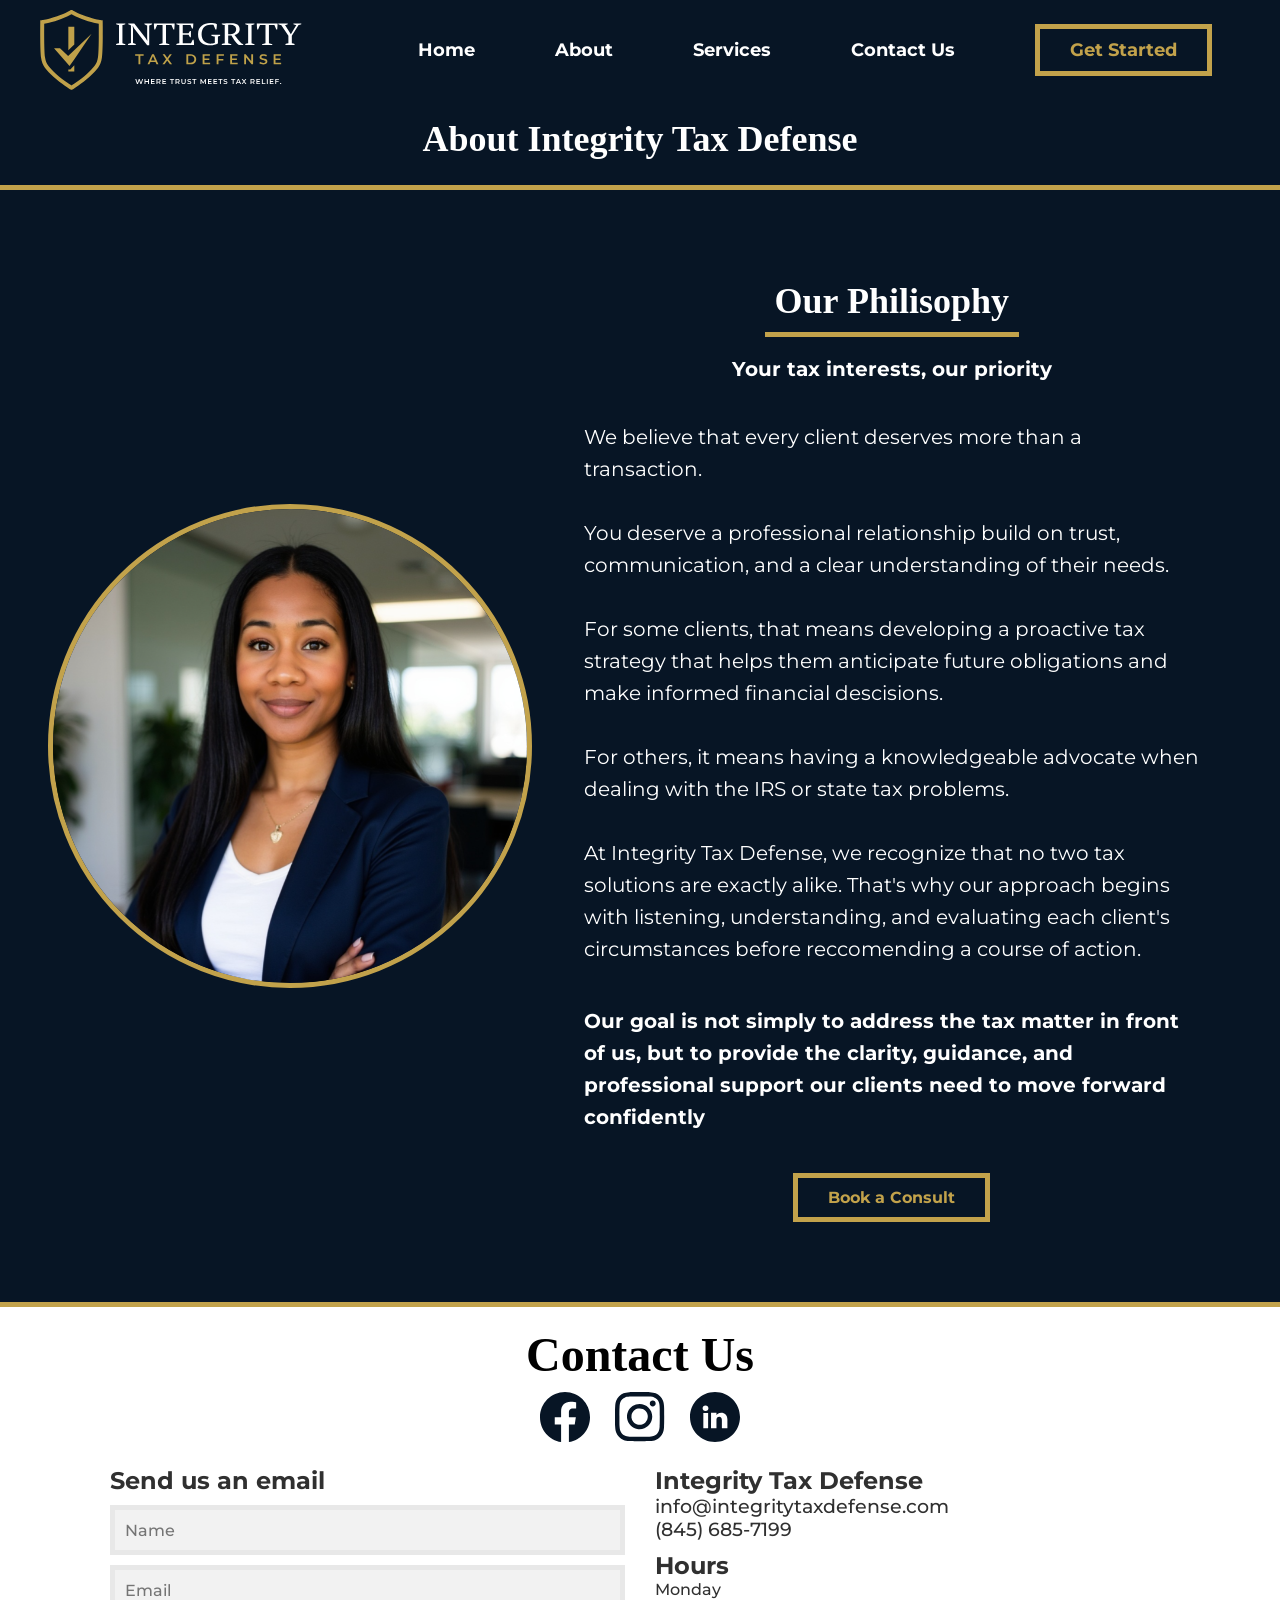
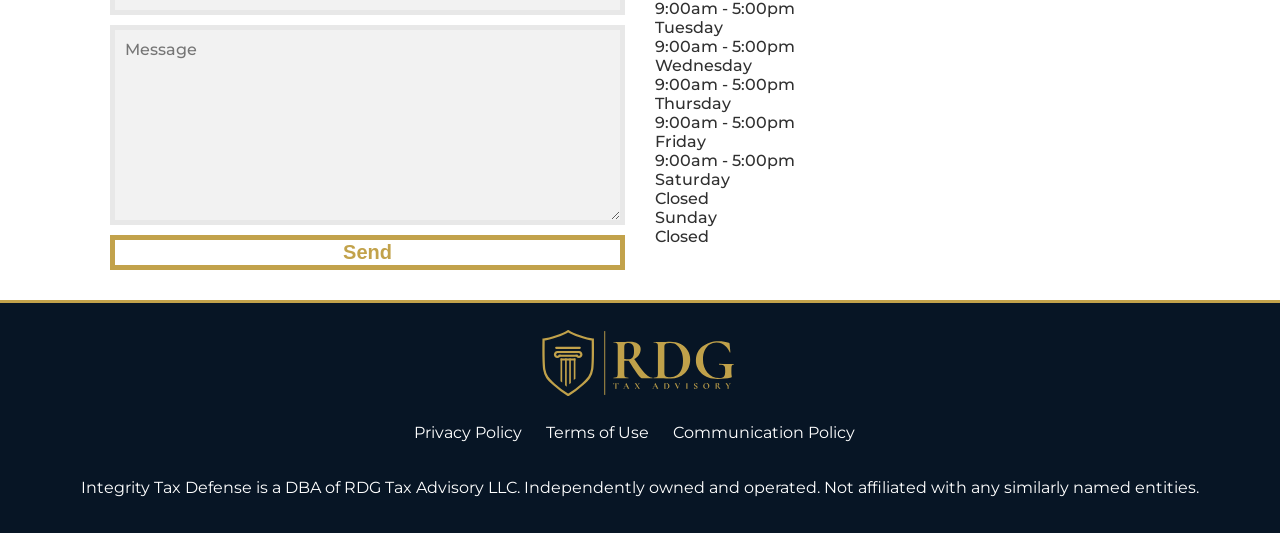
==== commit 86f58d85: "fix 3" ====
--- a/about.html
+++ b/about.html
@@ -3,7 +3,7 @@
 <head>
     <meta charset="UTF-8">
     <meta name="viewport" content="width=device-width, initial-scale=1.0">
-    <title>Resolution</title>
+    <title>Integrity Tax Defense</title>
     <link rel="stylesheet" href="styles.css">
     <link rel="preconnect" href="https://fonts.googleapis.com" />
     <link rel="preconnect" href="https://fonts.gstatic.com" crossorigin />
@@ -48,21 +48,26 @@
 
         <ul id="mobile-navigation" class="mobile-navigation">
             <li><a href="index.html">Home</a></li>
+            <li><a href="about.html">About</a></li>
             <li><a href="services.html">Services</a></li>
-            <li><a href="about.html">About</a></li>
             <li><a href="index.html#contact-us">Contact Us</a></li>
         </ul>
     </nav>
 
-    <section class="about">
+    <section class="band">
+        <h1>About Integrity Tax Defense</h1>
+    </section>
+
+    <section class="about" style="border-bottom: 5px solid var(--gold);">
+        <img src="visuals/dianagerardes_headshot.png" alt="">
         <div class="about-content">
             <h1>Our Philisophy</h1>
             <h2>Your tax interests, our priority</h2>
             <p>
-                We believe that every client deserves more than a transaction.<br>
-                You deserve a professional relationship build on trust, communication, and a clear understanding of their needs.<br>
-                For some clients, that means developing a proactive tax strategy that helps them anticipate future obligations and make informed financial descisions.<br>
-                For others, it means having a knowledgeable advocate when dealing with the IRS or state tax problems.<br>
+                We believe that every client deserves more than a transaction.<br><br>
+                You deserve a professional relationship build on trust, communication, and a clear understanding of their needs.<br><br>
+                For some clients, that means developing a proactive tax strategy that helps them anticipate future obligations and make informed financial descisions.<br><br>
+                For others, it means having a knowledgeable advocate when dealing with the IRS or state tax problems.<br><br>
                 At Integrity Tax Defense, we recognize that no two tax solutions are exactly alike. That's why our approach begins with listening, understanding, and evaluating each client's circumstances before reccomending a course of action.
             </p>
             <p class="p-bold">Our goal is not simply to address the tax matter in front of us, but to provide the clarity, guidance, and professional support our clients need to move forward confidently</p>
@@ -70,23 +75,6 @@
                 <a href="https://calendly.com/integritytaxdefense">Book a Consult</a>
             </div>
         </div>
-    </section>
-
-    <section class="meet-the-founder">
-        <h1>Meet the Founder</h1>
-        <div class="enrolled-agent-info">
-            <div class="headshot">
-                <img src="visuals/dianagerardes_headshot.png">
-            </div>
-            <div class="name-and-title">
-                <h2>Diana Gerardes</h2>
-                <h3>E.A., Founder</h3>
-            </div>
-        </div>
-        <p>
-            She believes that clients should never feel disconnected from their tax professional or uncertain about the decisions affecting their financial lives. Whether working with an individual seeking a clearer understanding of their tax situation, a business owner looking for proactive tax strategies, or a taxpayer facing significant IRS or state collection issues, Diana emphasizes education, open communication, and thoughtful problem-solving.<br>
-            Her approach recognizes that effective tax representation and proactive tax advisory share a common purpose: helping clients understand their options, protect their financial interests, and make informed decisions about their future.
-        </p>
     </section>
 
     <!-- CONTACT SECTION -->
--- a/styles.css
+++ b/styles.css
@@ -178,6 +178,8 @@
     background-position: center;
     background-repeat: no-repeat;
 
+    border-bottom: 5px solid var(--gold);
+
     &::before {
         content: "";
         position: absolute;
@@ -232,7 +234,7 @@
 .about {
     display: flex;
     flex-direction: row;
-    align-items: flex-start;
+    align-items: center;
     justify-content: center;
     box-sizing: border-box;
 
@@ -240,7 +242,6 @@
     height: auto;
     padding: 3rem;
     gap: 20px;
-    border-top: 5px solid var(--gold);
 
     .about-button {
         display: flex;
@@ -261,7 +262,7 @@
 
             &:hover {
                 background-color: var(--gold);
-                color: var(--white);
+                color: var(--navy);
             }
         }
     }
@@ -275,7 +276,6 @@
         width: 60%;
         padding: 2rem;
 
-        /* background-color: var(--off-white); */
         color: var(--white);
 
         h1 {
@@ -295,7 +295,6 @@
             text-align: center;
         }
         p {
-            margin: 0;
             line-height: 1.6;
             font-size: 20px;
         }
@@ -303,6 +302,15 @@
         .p-bold {
             font-weight: var(--font-bold);
         }
+    }
+
+    img {
+        aspect-ratio: 1;
+        object-fit: cover;
+
+        border-radius: 100%;
+        width: 40%;
+        border: 5px solid var(--gold)
     }
 }
 
@@ -374,20 +382,45 @@
 /* --- BAND --- */
 .band {
     display: flex;
-    flex-direction: row;
+    flex-direction: column;
     justify-content: center;
     align-items: center;
     box-sizing: border-box;
     border-bottom: 5px solid var(--gold);
+    text-align: center;
 
     width: 100%;
     padding: 20px;
 
     h1 {
-        margin: 0;
+        margin: 5px;
         font-size: 36px;
         font-family: var(--font-serif);
+    }
+
+    h2 {
+        margin: 0;
+        font-size: 20px;
+    }
+
+    a {
+        margin: 20px 0 0;
         text-align: center;
+        cursor: pointer;
+        text-decoration: none;
+
+
+        border: 5px solid var(--gold);
+        color: var(--gold);
+        padding: 10px 30px;
+        font-weight: var(--font-bold);
+        
+        transition: background .25s, color .25s;
+
+        &:hover {
+            background-color: var(--gold);
+            color: var(--navy);
+        }
     }
 }
 
@@ -411,10 +444,19 @@
         padding: 20px;
         gap: 10px;
 
-        h1 {
-            margin: 0;
-            font-family: var(--font-serif);
-            font-size: 36px;
+        .service-header {
+            display: flex;
+            flex-direction: row;
+            align-items: center;
+            width: fit-content;
+            
+            gap: 10px;
+
+            h1 {
+                margin: 0;
+                font-family: var(--font-serif);
+                font-size: 36px;
+            }
         }
 
         p {
@@ -424,16 +466,41 @@
             line-height: 1.85;
         }
 
-        .divider {
-            margin: 5px;
-            height: 5px;
-            width: var(--title-width);
-            background-color: var(--gold);
-        }
-    }
-
-    img {
-        width: 100%;
+        a {
+            text-align: center;
+            cursor: pointer;
+            text-decoration: none;
+
+            margin: 20px 0 0;
+            padding: 10px 30px;
+
+            border: 5px solid var(--gold);
+            color: var(--gold);
+            font-weight: var(--font-bold);
+            
+            transition: background .25s, color .25s;
+
+            &:hover {
+                background-color: var(--gold);
+                color: var(--navy);
+            }
+        }
+    }
+
+    .resolution-image {
+        img {
+            width: 100%;
+            height: 100%;
+            object-fit: cover;
+        }
+    }
+
+    .advisory-image {
+        img {
+            width: 100%;
+            height: 100%;
+            object-fit: cover;
+        }
     }
 }
 
@@ -475,6 +542,26 @@
             width: var(--title-width);
             background-color: var(--gold);
         }
+
+        a {
+            text-align: center;
+            cursor: pointer;
+            text-decoration: none;
+
+            margin: 20px 0 0;
+            padding: 10px 30px;
+
+            border: 5px solid var(--gold);
+            color: var(--gold);
+            font-weight: var(--font-bold);
+            
+            transition: background .25s, color .25s;
+
+            &:hover {
+                background-color: var(--gold);
+                color: var(--navy);
+            }
+        }
     }
 
     img {
@@ -490,7 +577,7 @@
     justify-content: center;
     align-items: center;
 
-    padding: 5rem 6rem;
+    padding: 2rem;
     background-color: var(--white);
 
     h1 {
@@ -754,6 +841,11 @@
         display: flex;
         flex-direction: column;
         align-items: center;
+        gap: 5px;
+    }
+
+    .about img {
+        width: 70%;
     }
 
     .about .about-content{
@@ -783,10 +875,11 @@
     }
 
     .services {
-        display: none;
-    }
-
-    .services-mobile {
-        display: flex;
+        display: flex;
+        flex-direction: column;
+    }
+
+    .services .advisory-image {
+        order: 2;
     }
 }
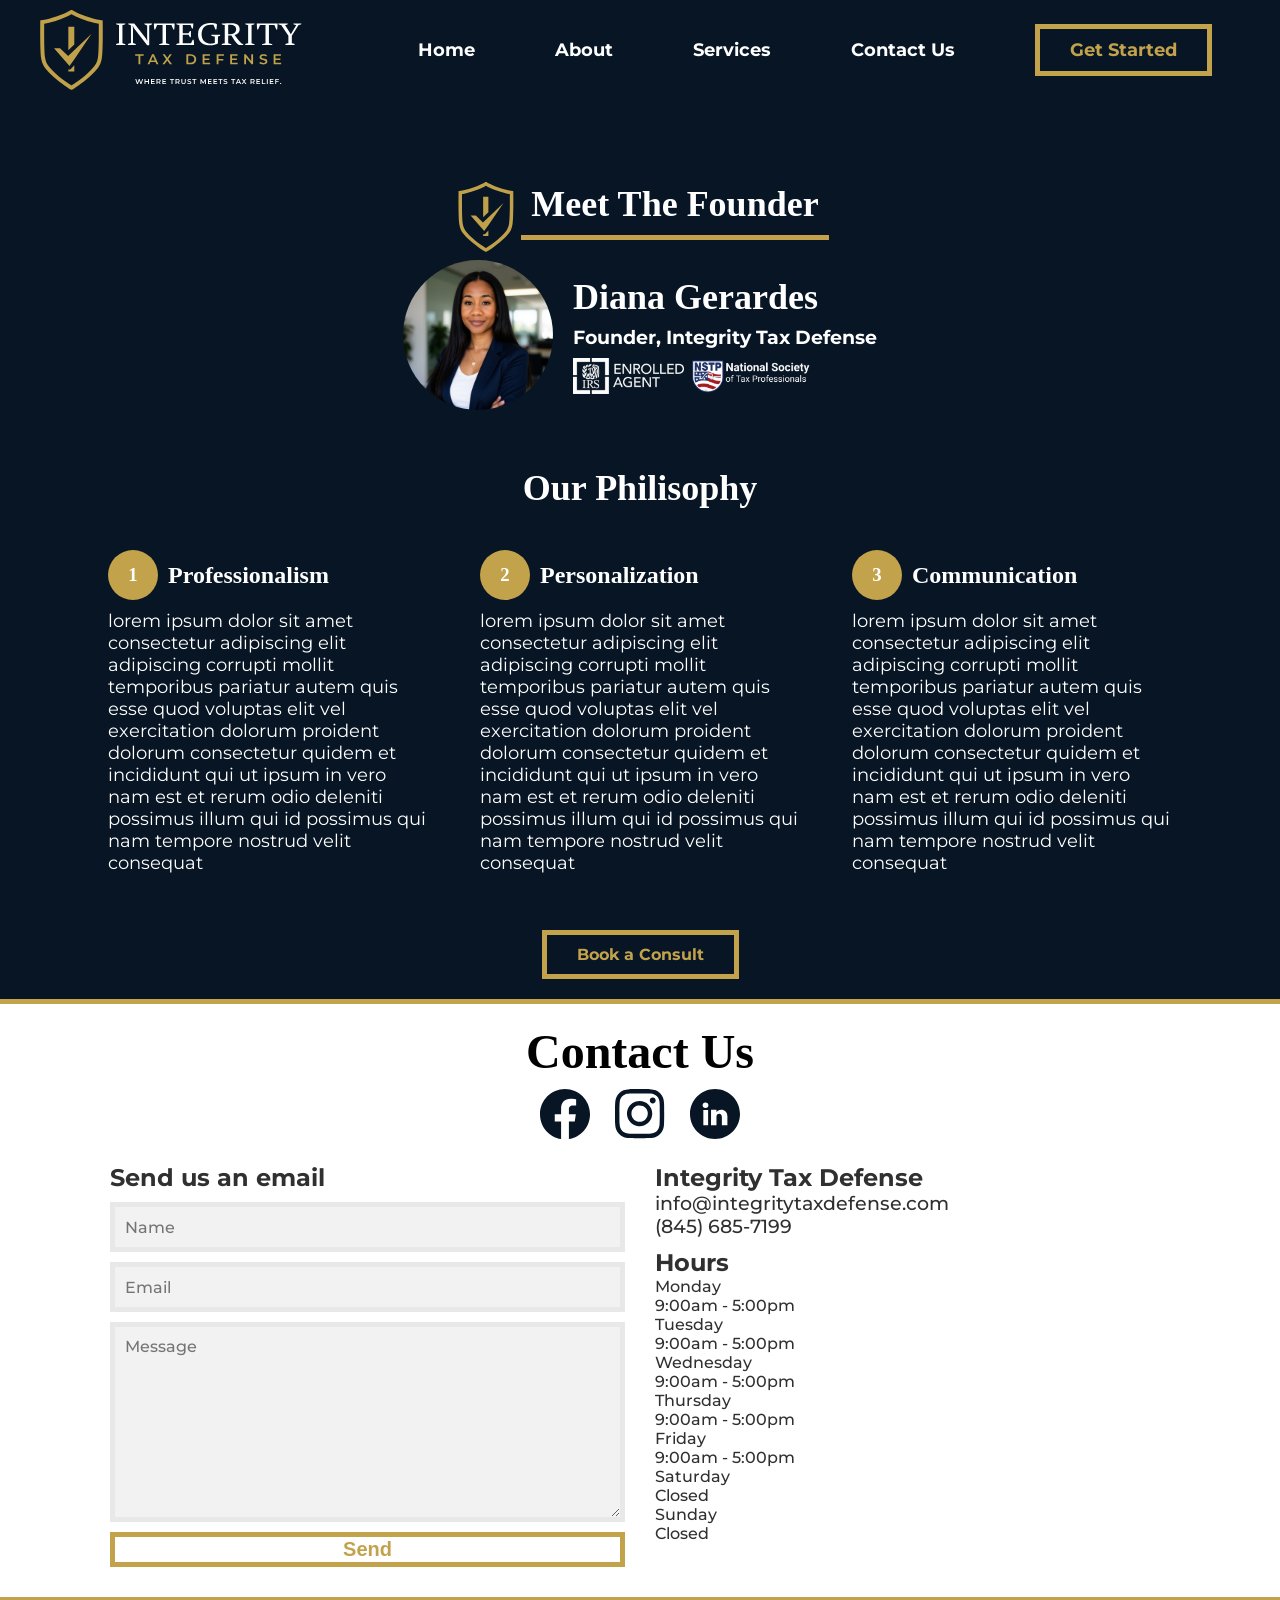
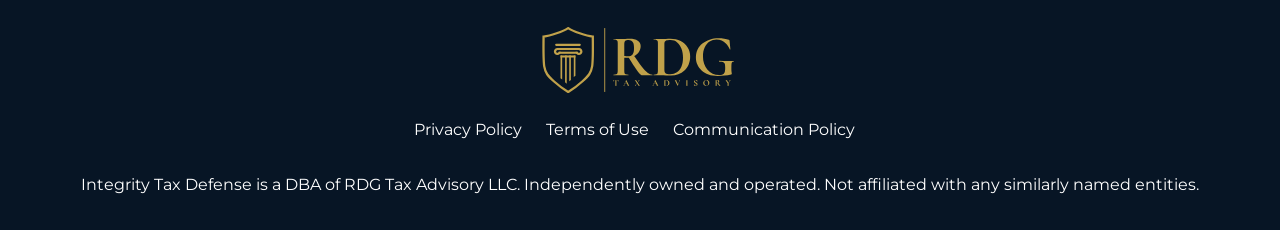
==== commit 4ecacd55: "about page and nav fix" ====
--- a/about.html
+++ b/about.html
@@ -54,28 +54,78 @@
         </ul>
     </nav>
 
-    <section class="band">
-        <h1>About Integrity Tax Defense</h1>
-    </section>
-
-    <section class="about" style="border-bottom: 5px solid var(--gold);">
-        <img src="visuals/dianagerardes_headshot.png" alt="">
-        <div class="about-content">
+    <section class="about" style="display: flex; flex-direction: column;">
+         <div class="meet-the-founder">
+            <div class="mtf-title">
+                <svg width="70" height="70" viewBox="0 0 158 201" fill="none" xmlns="http://www.w3.org/2000/svg">
+                    <path fill-rule="evenodd" clip-rule="evenodd" d="M81.6718 0.889648C81.6814 0.896157 81.701 0.908386 81.7285 0.926758C81.7877 0.966324 81.8885 1.03316 82.0312 1.125C82.3173 1.30917 82.7731 1.59491 83.4033 1.9707C84.664 2.72251 86.6259 3.83392 89.3349 5.20508C94.7526 7.94719 103.165 11.7322 114.947 15.7695C126.75 19.8137 136.313 22.2646 142.892 23.6992C146.18 24.4164 148.723 24.8793 150.425 25.1611C151.275 25.302 151.916 25.3978 152.335 25.457C152.544 25.4866 152.699 25.5069 152.796 25.5195C152.844 25.5258 152.878 25.5298 152.898 25.5322C152.907 25.5333 152.914 25.5347 152.917 25.5352H152.915L157.263 26.0498L157.326 30.4277L152.327 30.5C157.102 30.4313 157.317 30.4283 157.326 30.4287V30.4414C157.326 30.4501 157.327 30.4634 157.327 30.4805C157.328 30.5146 157.328 30.5652 157.329 30.6318C157.331 30.7652 157.334 30.9627 157.337 31.2207C157.343 31.7372 157.352 32.4966 157.363 33.4688C157.385 35.4133 157.412 38.2118 157.436 41.6299C157.482 48.4646 157.514 57.7843 157.451 67.7188C157.327 87.3924 156.837 110.066 155.269 120.261C153.674 130.625 150.814 138.253 145.677 145.612C140.689 152.757 133.648 159.488 124.214 168.178C114.471 177.151 103.758 185.053 95.5263 190.688C91.4005 193.513 87.875 195.784 85.3749 197.353C84.1246 198.137 83.1292 198.747 82.4423 199.163C82.099 199.371 81.8322 199.531 81.6494 199.64C81.5581 199.694 81.4872 199.736 81.4384 199.765C81.4144 199.779 81.3952 199.79 81.3818 199.798C81.3752 199.802 81.3691 199.805 81.3652 199.808C81.3634 199.809 81.3615 199.81 81.3603 199.811L81.3583 199.812L78.8271 195.5L81.3574 199.812L80.1855 200.5H77.3007L76.1289 199.812L78.6601 195.5L76.1279 199.812L76.1259 199.811C76.1247 199.81 76.1228 199.809 76.121 199.808C76.1171 199.805 76.1119 199.802 76.1054 199.798C76.092 199.79 76.0729 199.779 76.0488 199.765C76 199.736 75.9289 199.694 75.8378 199.64C75.655 199.531 75.388 199.371 75.0449 199.163C74.358 198.747 73.3625 198.137 72.1123 197.353C69.6122 195.784 66.0859 193.513 61.9599 190.688C53.7281 185.053 43.0149 177.151 33.2724 168.178C23.838 159.488 16.7983 152.757 11.8105 145.612C6.6729 138.253 3.81227 130.625 2.21772 120.261C0.649317 110.066 0.159228 87.3924 0.0351044 67.7188C-0.0275719 57.7843 0.00375635 48.4646 0.0507294 41.6299C0.0742212 38.2118 0.101443 35.4133 0.122995 33.4688C0.13377 32.4966 0.143712 31.7372 0.150339 31.2207C0.153649 30.9627 0.155358 30.7652 0.157175 30.6318C0.158083 30.5652 0.159626 30.5146 0.160104 30.4805V30.4287C0.160734 30.4281 0.217028 30.4289 5.1601 30.5L0.160104 30.4277L0.223581 26.0498L4.57124 25.5352H4.56928C4.57197 25.5348 4.57836 25.5334 4.58784 25.5322C4.6076 25.5298 4.64228 25.5258 4.69038 25.5195C4.78736 25.5069 4.94207 25.4866 5.15132 25.457C5.5701 25.3978 6.21092 25.302 7.06147 25.1611C8.76321 24.8793 11.3059 24.4164 14.5947 23.6992C21.1731 22.2646 30.7364 19.8138 42.539 15.7695C54.3218 11.7321 62.7345 7.94724 68.1523 5.20508C70.861 3.83407 72.8222 2.72252 74.083 1.9707C74.7129 1.59503 75.1689 1.30922 75.455 1.125C75.5979 1.03303 75.6995 0.966342 75.7587 0.926758C75.7859 0.908637 75.8047 0.896256 75.8144 0.889648L77.0966 0H80.3896L81.6718 0.889648ZM78.7431 10.8291C77.3037 11.6741 75.2909 12.7994 72.6679 14.127C66.8358 17.0788 57.9979 21.0443 45.7812 25.2305C33.5843 29.4098 23.647 31.9593 16.7255 33.4688C14.0595 34.0502 11.8396 34.4768 10.1103 34.7832C10.0915 36.6021 10.0696 38.9482 10.0507 41.6982C10.004 48.5041 9.97278 57.7784 10.0351 67.6562C10.161 87.6071 10.67 109.434 12.1015 118.739C13.5069 127.875 15.8976 133.997 20.0097 139.888C24.2718 145.993 30.4826 152.012 40.0478 160.822C49.3049 169.349 59.5913 176.947 67.6093 182.437C71.6081 185.174 75.0206 187.372 77.4267 188.882C77.9065 189.183 78.347 189.455 78.7431 189.7C79.1392 189.455 79.5797 189.183 80.0595 188.882C82.4656 187.372 85.8781 185.174 89.8769 182.437C97.895 176.947 108.182 169.349 117.439 160.822C127.005 152.012 133.214 145.993 137.477 139.888C141.589 133.997 143.979 127.875 145.385 118.739C146.816 109.434 147.326 87.6072 147.452 67.6562C147.514 57.7784 147.483 48.5041 147.436 41.6982C147.418 38.9482 147.395 36.6021 147.376 34.7832C145.647 34.4768 143.427 34.0501 140.762 33.4688C133.84 31.9593 123.903 29.4098 111.706 25.2305C99.4892 21.0443 90.6504 17.0788 84.8183 14.127C82.1953 12.7993 80.1825 11.674 78.7431 10.8291ZM85.8271 155H70.8271V150H75.8271L85.8271 139V155ZM86.8271 123L73.8271 141L34.8271 96H49.8271L70.3271 116L129.327 60L86.8271 123ZM85.8271 87L70.8271 101V42H85.8271V87Z" fill="#C0A14A"/>
+                </svg>
+                <h1>Meet The Founder</h1>
+            </div>
+            <div class="founder-information">
+                <img class="headshot" src="/visuals/dianagerardes_headshot.png">
+                <h2>Diana Gerardes</h2>
+                <h3>Founder, Integrity Tax Defense</h3>
+                <div class="credentials">
+                    <img src="/visuals/ea.png">
+                    <img src="/visuals/NATP_badge.png">
+                </div>
+            </div>
+        </div>
+        
+    </section>
+
+    <section class="band" style="border-bottom: none;">
+        <h1>Our Philisophy</h1>
+    </section>
+    <section class="philosophy">
+        <!-- Professioanlism -->
+        <div class="card">
+            <div class="number">
+                <h3>1</h3>
+            </div>
+            <h2>Professionalism</h2>
+            <p>
+                lorem ipsum dolor sit amet consectetur adipiscing elit adipiscing corrupti mollit temporibus pariatur autem quis esse quod voluptas elit vel exercitation dolorum proident dolorum consectetur quidem et incididunt qui ut ipsum in vero nam est et rerum odio deleniti possimus illum qui id possimus qui nam tempore nostrud velit consequat
+            </p>
+        </div>
+        <div class="card">
+            <div class="number">
+                <h3>2</h3>
+            </div>
+            <h2>Personalization</h2>
+            <p>
+                lorem ipsum dolor sit amet consectetur adipiscing elit adipiscing corrupti mollit temporibus pariatur autem quis esse quod voluptas elit vel exercitation dolorum proident dolorum consectetur quidem et incididunt qui ut ipsum in vero nam est et rerum odio deleniti possimus illum qui id possimus qui nam tempore nostrud velit consequat
+            </p>
+        </div>
+        <div class="card">
+            <div class="number">
+                <h3>3</h3>
+            </div>
+            <h2>Communication</h2>
+            <p>
+                lorem ipsum dolor sit amet consectetur adipiscing elit adipiscing corrupti mollit temporibus pariatur autem quis esse quod voluptas elit vel exercitation dolorum proident dolorum consectetur quidem et incididunt qui ut ipsum in vero nam est et rerum odio deleniti possimus illum qui id possimus qui nam tempore nostrud velit consequat
+            </p>
+        </div>
+    </section>
+
+    <!--
+    <div class="about-content">
             <h1>Our Philisophy</h1>
             <h2>Your tax interests, our priority</h2>
             <p>
-                We believe that every client deserves more than a transaction.<br><br>
+                We believe that every client deserves more than a transaction.
                 You deserve a professional relationship build on trust, communication, and a clear understanding of their needs.<br><br>
-                For some clients, that means developing a proactive tax strategy that helps them anticipate future obligations and make informed financial descisions.<br><br>
+                For some clients, that means developing a proactive tax strategy that helps them anticipate future obligations and make informed financial descisions.
                 For others, it means having a knowledgeable advocate when dealing with the IRS or state tax problems.<br><br>
                 At Integrity Tax Defense, we recognize that no two tax solutions are exactly alike. That's why our approach begins with listening, understanding, and evaluating each client's circumstances before reccomending a course of action.
             </p>
-            <p class="p-bold">Our goal is not simply to address the tax matter in front of us, but to provide the clarity, guidance, and professional support our clients need to move forward confidently</p>
-            <div class="about-button">
-                <a href="https://calendly.com/integritytaxdefense">Book a Consult</a>
-            </div>
-        </div>
-    </section>
+            <p>Our goal is not simply to address the tax matter in front of us, but to provide the clarity, guidance, and professional support our clients need to move forward confidently</p>
+        </div> -->
+
+     <div class="band" style=>
+        <a href="https://calendly.com/integritytaxdefense">Book a Consult</a>
+    </div>
 
     <!-- CONTACT SECTION -->
      <section id="contact-us" class="contact-us">
--- a/styles.css
+++ b/styles.css
@@ -90,6 +90,8 @@
         .get-started {
             background: transparent;
             outline: none;
+            white-space: nowrap;
+            flex-shrink: 0;
             border: 5px solid var(--gold);
             cursor: pointer;
             
@@ -241,7 +243,7 @@
     width: 100%;
     height: auto;
     padding: 3rem;
-    gap: 20px;
+    padding-bottom: 0;
 
     .about-button {
         display: flex;
@@ -273,9 +275,8 @@
         justify-content: center;
         align-items: center;
 
-        width: 60%;
+        width: 100%;
         padding: 2rem;
-
         color: var(--white);
 
         h1 {
@@ -303,14 +304,67 @@
             font-weight: var(--font-bold);
         }
     }
-
-    img {
+    
+    .about-image {
         aspect-ratio: 1;
         object-fit: cover;
 
         border-radius: 100%;
         width: 40%;
         border: 5px solid var(--gold)
+    }
+}
+
+.philosophy {
+    display: flex;
+    flex-direction: row;
+    justify-content: center;
+    align-items: flex-start;
+    gap: 20px;
+
+    width: 100%;
+    color: var(--black);
+
+    .card {
+        display: grid;
+        grid-template-columns: min-content 1fr;
+        z-index: 2;
+
+        color: var(--white);
+        border-radius: 30px;
+        padding: 1rem;
+        gap: 10px;
+        width: 25%;
+
+        h2 {
+            margin: 0;
+            align-self: center;
+            font-family: var(--font-serif);
+        }
+
+        p {
+            margin: 0;
+            grid-column: span 2;
+            font-size: 18px;
+        }
+
+        .number {
+            display: flex;
+            justify-content: center;
+            align-items: center;
+
+            border-radius: 100%;
+            background-color: var(--gold);
+            height: 50px;
+            width: 50px;
+
+            h3 {
+                margin: 0;
+                color: white;
+                font-family: var(--font-serif);
+                line-height: 1;
+            }
+        }
     }
 }
 
@@ -319,64 +373,65 @@
     flex-direction: column;
     justify-content: center;
     align-items: center;
-    box-sizing: border-box;
 
     width: 100%;
-    padding: 1rem 21rem;
-    border-bottom: 5px solid var(--gold);
-
-    h1 {
-        margin: 0;
-        font-size: 36px;
-        font-family: var(--font-serif);
-    }
-    p {
-        margin: 0;
-        line-height: 1.6;
-        font-size: 20px;
-        color: var(--white);
-    }
-
-    .enrolled-agent-info {
-            margin: 20px;
+    padding: 2rem;
+    color: var(--white);
+
+    .mtf-title {
+        display: flex;
+        flex-direction: row;
+        justify-content: center;
+        align-items: center;
+
+        h1 {
+            margin: 0 0 20px;
+            padding: 10px;
+            border-bottom: 5px solid var(--gold);
+            font-size: 24px;
+            font-family: var(--font-serif);
+            font-size: 36px;
+            text-align: center;
+        }
+    }
+
+    .founder-information {
+        display: grid;
+        grid-template-columns: min-content 1fr;
+        height: min-content;
+
+        gap: 0 20px;
+
+        .headshot {
+            border-radius: 100%;
+            width: 150px;
+            grid-row: span 3;
+        }
+
+        h2 {
+            align-self: flex-end;
+            margin: 0;
+            font-size: 36px;
+            font-family: var(--font-serif);
+        }
+
+        h3 {
+            align-self: center;
+            margin: 0;
+            font-family: var(--font-sans);
+        }
+
+        .credentials {
+            align-self: flex-start;
             display: flex;
-            align-items: center;
-            justify-content: center;
-            
-            width: 50%;
-            gap: 15px;
-
-            .headshot {
-                grid-row: span 2;
-                grid-column: span 1;
-                img {
-                    border-radius: 50%;
-                    aspect-ratio: 1;
-                    width: 100px;
-                }
-            }
-
-            .name-and-title {
-                display: flex;
-                flex-direction: column;
-                height: auto;
-                grid-row: span 2;
-
-                h2 {
-                    margin: 0;
-                    grid-row: span 2;
-                    font-size: 24px;
-                    font-family: var(--font-serif);
-                    font-weight: var(--font-bold);
-                }
-                h3 {
-                    margin: 0;
-                    font-size: 24px;
-                    font-weight: var(--font-regular);
-                }
-            }
-            
-        }
+            flex-direction: row;
+            gap: 5px;
+
+            img {
+                height: 36px;
+            }
+        }
+    }
 }
 
 /* --- BAND --- */
@@ -823,6 +878,11 @@
     }
 }
 
+@media screen and (max-width: 1200px) {
+    nav .menu {
+        gap: 2rem;
+    }
+}
 
 
 @media screen and (max-width: 900px) {
@@ -852,8 +912,8 @@
         width: 100%;
     }
 
-    .meet-the-founder {
-        padding: 2rem;
+    .about svg {
+        display: none;
     }
 
     .steps {
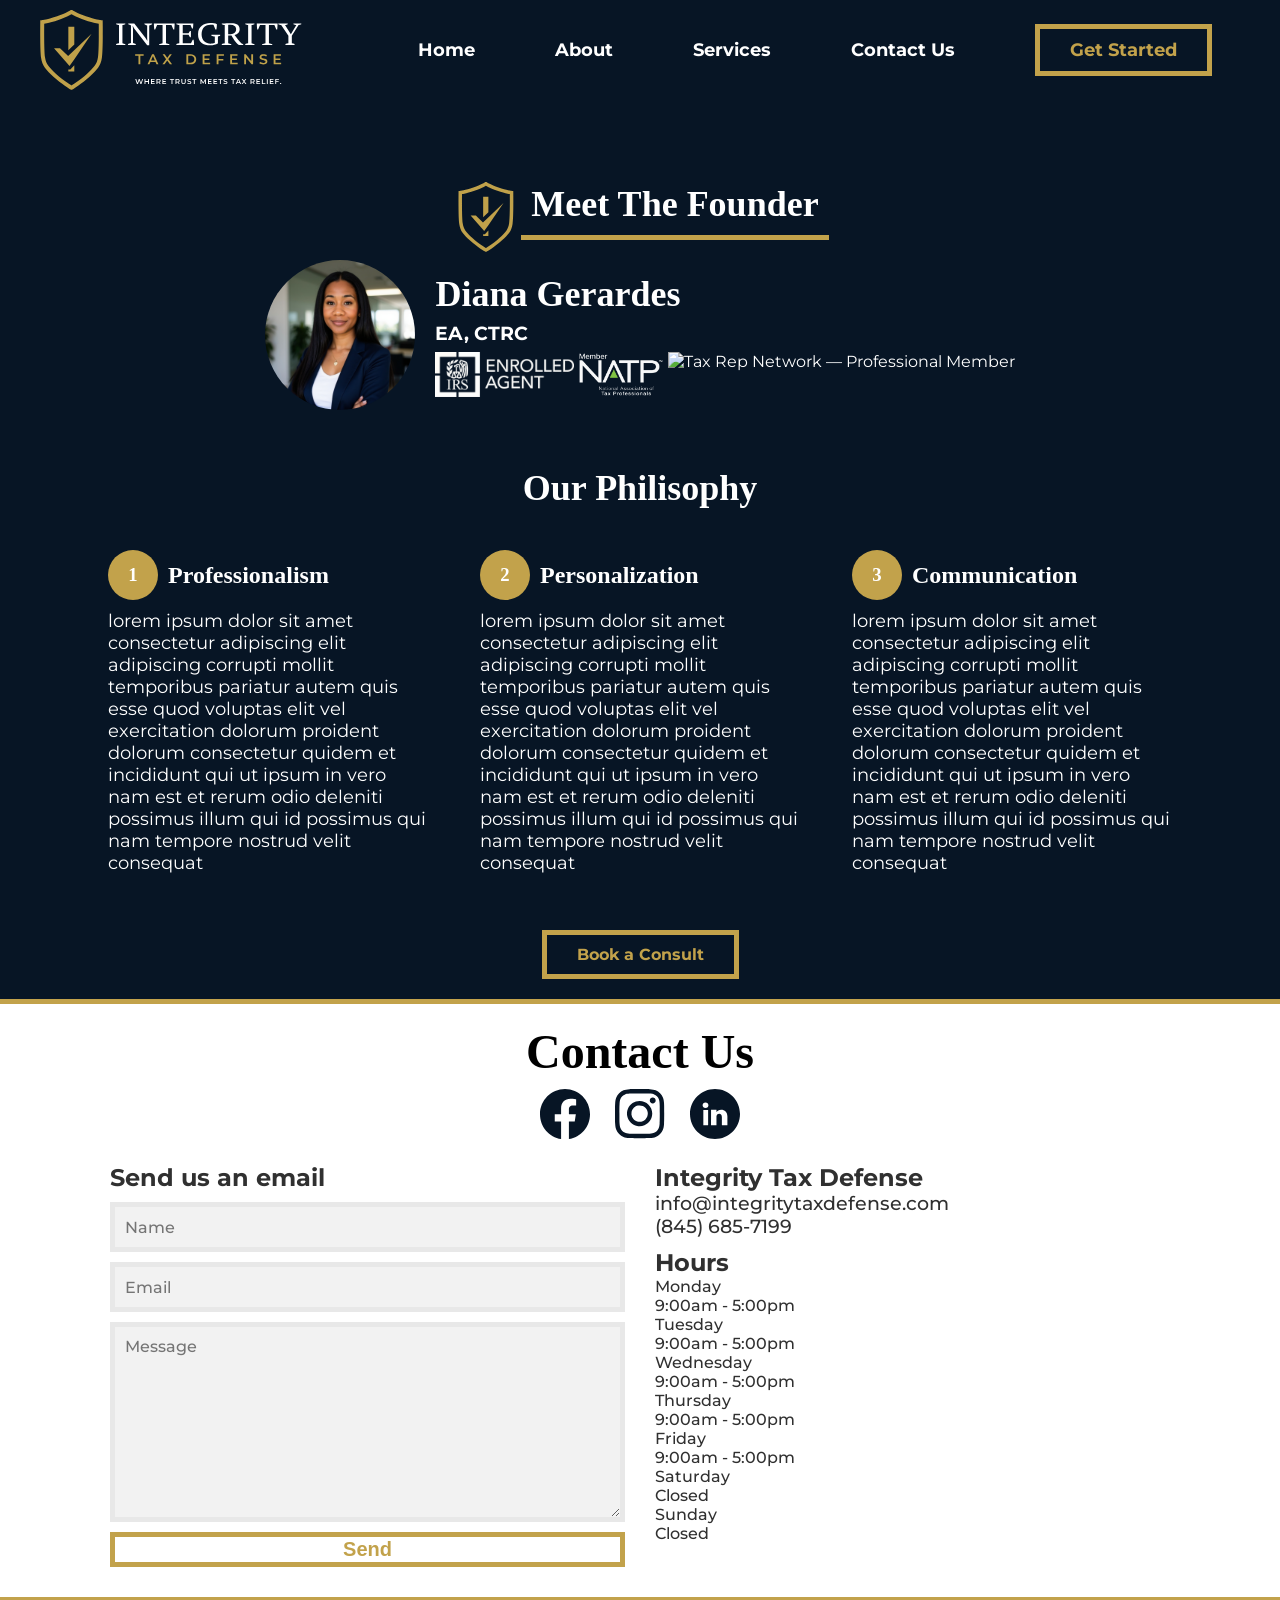
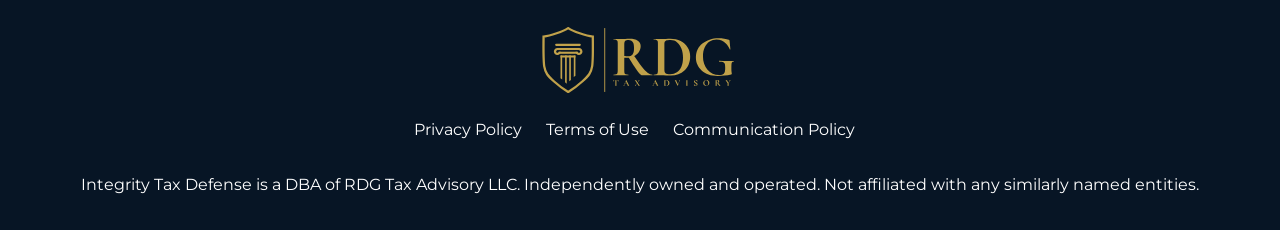
==== commit 498cd9e1: "small edit to about page + advisory" ====
--- a/about.html
+++ b/about.html
@@ -29,11 +29,11 @@
             </svg>
         </div>
         <ul class="menu">
-            <li><a href="index.html">Home</a></li>
-            <li><a href="about.html">About</a></li>
-            <li><a href="services.html">Services</a></li>
-            <li><a href="index.html#contact-us">Contact Us</a></li>
-            <li><a class="get-started" href="https://calendly.com/integritytaxdefense">Get Started</a></li>
+            <li><a href="index.html" role="button">Home</a></li>
+            <li><a href="about.html" role="button">About</a></li>
+            <li><a href="services.html" role="button">Services</a></li>
+            <li><a href="index.html#contact-us" role="button">Contact Us</a></li>
+            <li><a class="get-started" href="https://calendly.com/integritytaxdefense" role="button">Get Started</a></li>
         </ul>
 
         <div id="mobile-menu" class="mobile-menu">
@@ -54,7 +54,8 @@
         </ul>
     </nav>
 
-    <section class="about" style="display: flex; flex-direction: column;">
+    <!-- MEET THE FOUNDER SECTION -->
+    <section class="about" style="display: flex; flex-direction: column; padding-bottom: 0;">
          <div class="meet-the-founder">
             <div class="mtf-title">
                 <svg width="70" height="70" viewBox="0 0 158 201" fill="none" xmlns="http://www.w3.org/2000/svg">
@@ -63,18 +64,20 @@
                 <h1>Meet The Founder</h1>
             </div>
             <div class="founder-information">
-                <img class="headshot" src="/visuals/dianagerardes_headshot.png">
+                <img class="headshot" src="visuals/dianagerardes_headshot.png">
                 <h2>Diana Gerardes</h2>
-                <h3>Founder, Integrity Tax Defense</h3>
+                <h3>EA, CTRC</h3>
                 <div class="credentials">
-                    <img src="/visuals/ea.png">
-                    <img src="/visuals/NATP_badge.png">
+                    <img src="visuals/ea.png" alt="Registered Enrolled Agent ">
+                    <img src="visuals/NATP_badge.png" alt="NATP - Member of the National Society of Tax Professionals">
+                    <img src="https://my.taxrepnetwork.com/api/v1/public/badge/trn-professional.png" alt="Tax Rep Network — Professional Member"/>
                 </div>
             </div>
         </div>
         
     </section>
 
+    <!-- PHILOSOPHY SECTION -->
     <section class="band" style="border-bottom: none;">
         <h1>Our Philisophy</h1>
     </section>
@@ -109,21 +112,7 @@
         </div>
     </section>
 
-    <!--
-    <div class="about-content">
-            <h1>Our Philisophy</h1>
-            <h2>Your tax interests, our priority</h2>
-            <p>
-                We believe that every client deserves more than a transaction.
-                You deserve a professional relationship build on trust, communication, and a clear understanding of their needs.<br><br>
-                For some clients, that means developing a proactive tax strategy that helps them anticipate future obligations and make informed financial descisions.
-                For others, it means having a knowledgeable advocate when dealing with the IRS or state tax problems.<br><br>
-                At Integrity Tax Defense, we recognize that no two tax solutions are exactly alike. That's why our approach begins with listening, understanding, and evaluating each client's circumstances before reccomending a course of action.
-            </p>
-            <p>Our goal is not simply to address the tax matter in front of us, but to provide the clarity, guidance, and professional support our clients need to move forward confidently</p>
-        </div> -->
-
-     <div class="band" style=>
+     <div class="band">
         <a href="https://calendly.com/integritytaxdefense">Book a Consult</a>
     </div>
 
--- a/styles.css
+++ b/styles.css
@@ -243,7 +243,6 @@
     width: 100%;
     height: auto;
     padding: 3rem;
-    padding-bottom: 0;
 
     .about-button {
         display: flex;
@@ -428,7 +427,7 @@
             gap: 5px;
 
             img {
-                height: 36px;
+                height: 45px;
             }
         }
     }
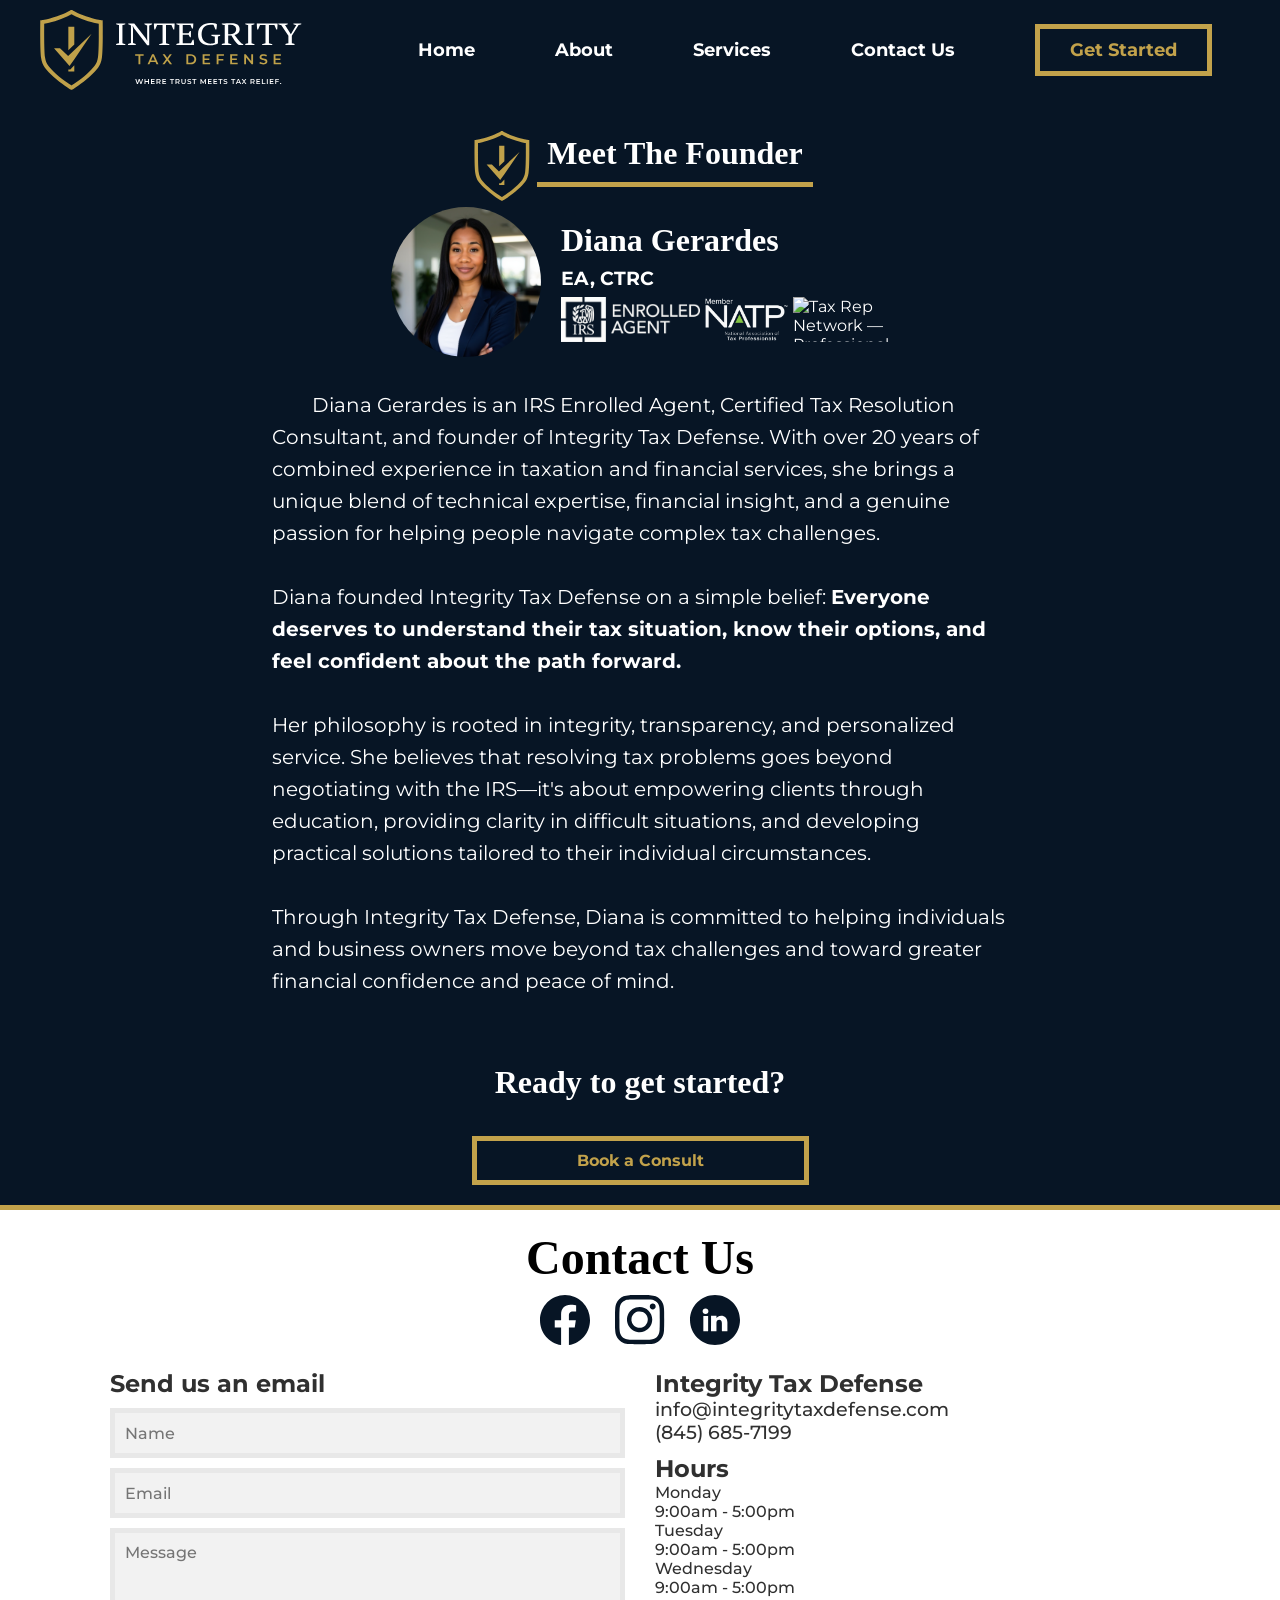
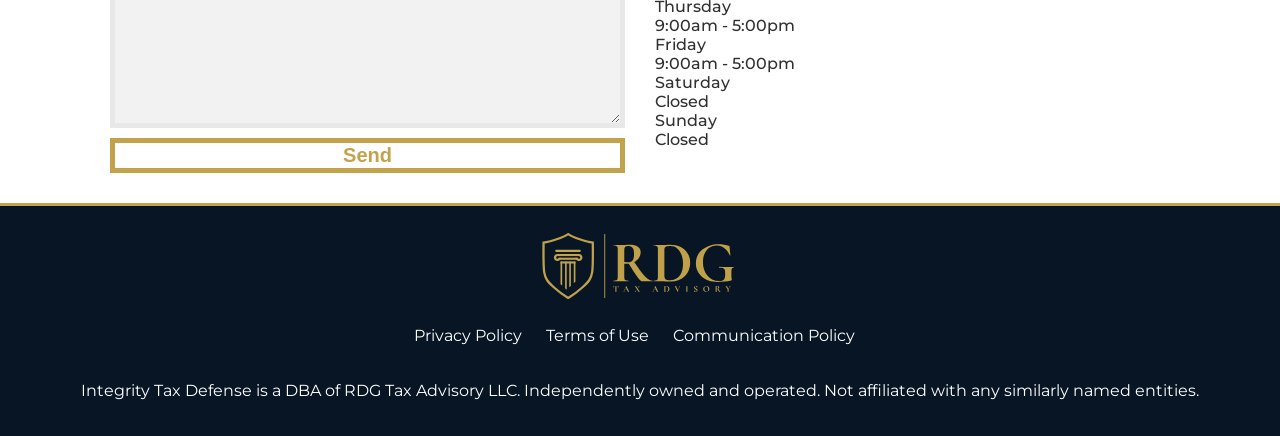
==== commit 8b070203: "Testimonial, Redone MTF, general style changes" ====
--- a/about.html
+++ b/about.html
@@ -55,64 +55,47 @@
     </nav>
 
     <!-- MEET THE FOUNDER SECTION -->
-    <section class="about" style="display: flex; flex-direction: column; padding-bottom: 0;">
-         <div class="meet-the-founder">
-            <div class="mtf-title">
-                <svg width="70" height="70" viewBox="0 0 158 201" fill="none" xmlns="http://www.w3.org/2000/svg">
-                    <path fill-rule="evenodd" clip-rule="evenodd" d="M81.6718 0.889648C81.6814 0.896157 81.701 0.908386 81.7285 0.926758C81.7877 0.966324 81.8885 1.03316 82.0312 1.125C82.3173 1.30917 82.7731 1.59491 83.4033 1.9707C84.664 2.72251 86.6259 3.83392 89.3349 5.20508C94.7526 7.94719 103.165 11.7322 114.947 15.7695C126.75 19.8137 136.313 22.2646 142.892 23.6992C146.18 24.4164 148.723 24.8793 150.425 25.1611C151.275 25.302 151.916 25.3978 152.335 25.457C152.544 25.4866 152.699 25.5069 152.796 25.5195C152.844 25.5258 152.878 25.5298 152.898 25.5322C152.907 25.5333 152.914 25.5347 152.917 25.5352H152.915L157.263 26.0498L157.326 30.4277L152.327 30.5C157.102 30.4313 157.317 30.4283 157.326 30.4287V30.4414C157.326 30.4501 157.327 30.4634 157.327 30.4805C157.328 30.5146 157.328 30.5652 157.329 30.6318C157.331 30.7652 157.334 30.9627 157.337 31.2207C157.343 31.7372 157.352 32.4966 157.363 33.4688C157.385 35.4133 157.412 38.2118 157.436 41.6299C157.482 48.4646 157.514 57.7843 157.451 67.7188C157.327 87.3924 156.837 110.066 155.269 120.261C153.674 130.625 150.814 138.253 145.677 145.612C140.689 152.757 133.648 159.488 124.214 168.178C114.471 177.151 103.758 185.053 95.5263 190.688C91.4005 193.513 87.875 195.784 85.3749 197.353C84.1246 198.137 83.1292 198.747 82.4423 199.163C82.099 199.371 81.8322 199.531 81.6494 199.64C81.5581 199.694 81.4872 199.736 81.4384 199.765C81.4144 199.779 81.3952 199.79 81.3818 199.798C81.3752 199.802 81.3691 199.805 81.3652 199.808C81.3634 199.809 81.3615 199.81 81.3603 199.811L81.3583 199.812L78.8271 195.5L81.3574 199.812L80.1855 200.5H77.3007L76.1289 199.812L78.6601 195.5L76.1279 199.812L76.1259 199.811C76.1247 199.81 76.1228 199.809 76.121 199.808C76.1171 199.805 76.1119 199.802 76.1054 199.798C76.092 199.79 76.0729 199.779 76.0488 199.765C76 199.736 75.9289 199.694 75.8378 199.64C75.655 199.531 75.388 199.371 75.0449 199.163C74.358 198.747 73.3625 198.137 72.1123 197.353C69.6122 195.784 66.0859 193.513 61.9599 190.688C53.7281 185.053 43.0149 177.151 33.2724 168.178C23.838 159.488 16.7983 152.757 11.8105 145.612C6.6729 138.253 3.81227 130.625 2.21772 120.261C0.649317 110.066 0.159228 87.3924 0.0351044 67.7188C-0.0275719 57.7843 0.00375635 48.4646 0.0507294 41.6299C0.0742212 38.2118 0.101443 35.4133 0.122995 33.4688C0.13377 32.4966 0.143712 31.7372 0.150339 31.2207C0.153649 30.9627 0.155358 30.7652 0.157175 30.6318C0.158083 30.5652 0.159626 30.5146 0.160104 30.4805V30.4287C0.160734 30.4281 0.217028 30.4289 5.1601 30.5L0.160104 30.4277L0.223581 26.0498L4.57124 25.5352H4.56928C4.57197 25.5348 4.57836 25.5334 4.58784 25.5322C4.6076 25.5298 4.64228 25.5258 4.69038 25.5195C4.78736 25.5069 4.94207 25.4866 5.15132 25.457C5.5701 25.3978 6.21092 25.302 7.06147 25.1611C8.76321 24.8793 11.3059 24.4164 14.5947 23.6992C21.1731 22.2646 30.7364 19.8138 42.539 15.7695C54.3218 11.7321 62.7345 7.94724 68.1523 5.20508C70.861 3.83407 72.8222 2.72252 74.083 1.9707C74.7129 1.59503 75.1689 1.30922 75.455 1.125C75.5979 1.03303 75.6995 0.966342 75.7587 0.926758C75.7859 0.908637 75.8047 0.896256 75.8144 0.889648L77.0966 0H80.3896L81.6718 0.889648ZM78.7431 10.8291C77.3037 11.6741 75.2909 12.7994 72.6679 14.127C66.8358 17.0788 57.9979 21.0443 45.7812 25.2305C33.5843 29.4098 23.647 31.9593 16.7255 33.4688C14.0595 34.0502 11.8396 34.4768 10.1103 34.7832C10.0915 36.6021 10.0696 38.9482 10.0507 41.6982C10.004 48.5041 9.97278 57.7784 10.0351 67.6562C10.161 87.6071 10.67 109.434 12.1015 118.739C13.5069 127.875 15.8976 133.997 20.0097 139.888C24.2718 145.993 30.4826 152.012 40.0478 160.822C49.3049 169.349 59.5913 176.947 67.6093 182.437C71.6081 185.174 75.0206 187.372 77.4267 188.882C77.9065 189.183 78.347 189.455 78.7431 189.7C79.1392 189.455 79.5797 189.183 80.0595 188.882C82.4656 187.372 85.8781 185.174 89.8769 182.437C97.895 176.947 108.182 169.349 117.439 160.822C127.005 152.012 133.214 145.993 137.477 139.888C141.589 133.997 143.979 127.875 145.385 118.739C146.816 109.434 147.326 87.6072 147.452 67.6562C147.514 57.7784 147.483 48.5041 147.436 41.6982C147.418 38.9482 147.395 36.6021 147.376 34.7832C145.647 34.4768 143.427 34.0501 140.762 33.4688C133.84 31.9593 123.903 29.4098 111.706 25.2305C99.4892 21.0443 90.6504 17.0788 84.8183 14.127C82.1953 12.7993 80.1825 11.674 78.7431 10.8291ZM85.8271 155H70.8271V150H75.8271L85.8271 139V155ZM86.8271 123L73.8271 141L34.8271 96H49.8271L70.3271 116L129.327 60L86.8271 123ZM85.8271 87L70.8271 101V42H85.8271V87Z" fill="#C0A14A"/>
-                </svg>
-                <h1>Meet The Founder</h1>
-            </div>
-            <div class="founder-information">
-                <img class="headshot" src="visuals/dianagerardes_headshot.png">
-                <h2>Diana Gerardes</h2>
-                <h3>EA, CTRC</h3>
-                <div class="credentials">
-                    <img src="visuals/ea.png" alt="Registered Enrolled Agent ">
-                    <img src="visuals/NATP_badge.png" alt="NATP - Member of the National Society of Tax Professionals">
-                    <img src="https://my.taxrepnetwork.com/api/v1/public/badge/trn-professional.png" alt="Tax Rep Network — Professional Member"/>
-                </div>
+    <div class="meet-the-founder">
+        <div class="mtf-title">
+            <svg width="70" height="70" viewBox="0 0 158 201" fill="none" xmlns="http://www.w3.org/2000/svg">
+                <path fill-rule="evenodd" clip-rule="evenodd" d="M81.6718 0.889648C81.6814 0.896157 81.701 0.908386 81.7285 0.926758C81.7877 0.966324 81.8885 1.03316 82.0312 1.125C82.3173 1.30917 82.7731 1.59491 83.4033 1.9707C84.664 2.72251 86.6259 3.83392 89.3349 5.20508C94.7526 7.94719 103.165 11.7322 114.947 15.7695C126.75 19.8137 136.313 22.2646 142.892 23.6992C146.18 24.4164 148.723 24.8793 150.425 25.1611C151.275 25.302 151.916 25.3978 152.335 25.457C152.544 25.4866 152.699 25.5069 152.796 25.5195C152.844 25.5258 152.878 25.5298 152.898 25.5322C152.907 25.5333 152.914 25.5347 152.917 25.5352H152.915L157.263 26.0498L157.326 30.4277L152.327 30.5C157.102 30.4313 157.317 30.4283 157.326 30.4287V30.4414C157.326 30.4501 157.327 30.4634 157.327 30.4805C157.328 30.5146 157.328 30.5652 157.329 30.6318C157.331 30.7652 157.334 30.9627 157.337 31.2207C157.343 31.7372 157.352 32.4966 157.363 33.4688C157.385 35.4133 157.412 38.2118 157.436 41.6299C157.482 48.4646 157.514 57.7843 157.451 67.7188C157.327 87.3924 156.837 110.066 155.269 120.261C153.674 130.625 150.814 138.253 145.677 145.612C140.689 152.757 133.648 159.488 124.214 168.178C114.471 177.151 103.758 185.053 95.5263 190.688C91.4005 193.513 87.875 195.784 85.3749 197.353C84.1246 198.137 83.1292 198.747 82.4423 199.163C82.099 199.371 81.8322 199.531 81.6494 199.64C81.5581 199.694 81.4872 199.736 81.4384 199.765C81.4144 199.779 81.3952 199.79 81.3818 199.798C81.3752 199.802 81.3691 199.805 81.3652 199.808C81.3634 199.809 81.3615 199.81 81.3603 199.811L81.3583 199.812L78.8271 195.5L81.3574 199.812L80.1855 200.5H77.3007L76.1289 199.812L78.6601 195.5L76.1279 199.812L76.1259 199.811C76.1247 199.81 76.1228 199.809 76.121 199.808C76.1171 199.805 76.1119 199.802 76.1054 199.798C76.092 199.79 76.0729 199.779 76.0488 199.765C76 199.736 75.9289 199.694 75.8378 199.64C75.655 199.531 75.388 199.371 75.0449 199.163C74.358 198.747 73.3625 198.137 72.1123 197.353C69.6122 195.784 66.0859 193.513 61.9599 190.688C53.7281 185.053 43.0149 177.151 33.2724 168.178C23.838 159.488 16.7983 152.757 11.8105 145.612C6.6729 138.253 3.81227 130.625 2.21772 120.261C0.649317 110.066 0.159228 87.3924 0.0351044 67.7188C-0.0275719 57.7843 0.00375635 48.4646 0.0507294 41.6299C0.0742212 38.2118 0.101443 35.4133 0.122995 33.4688C0.13377 32.4966 0.143712 31.7372 0.150339 31.2207C0.153649 30.9627 0.155358 30.7652 0.157175 30.6318C0.158083 30.5652 0.159626 30.5146 0.160104 30.4805V30.4287C0.160734 30.4281 0.217028 30.4289 5.1601 30.5L0.160104 30.4277L0.223581 26.0498L4.57124 25.5352H4.56928C4.57197 25.5348 4.57836 25.5334 4.58784 25.5322C4.6076 25.5298 4.64228 25.5258 4.69038 25.5195C4.78736 25.5069 4.94207 25.4866 5.15132 25.457C5.5701 25.3978 6.21092 25.302 7.06147 25.1611C8.76321 24.8793 11.3059 24.4164 14.5947 23.6992C21.1731 22.2646 30.7364 19.8138 42.539 15.7695C54.3218 11.7321 62.7345 7.94724 68.1523 5.20508C70.861 3.83407 72.8222 2.72252 74.083 1.9707C74.7129 1.59503 75.1689 1.30922 75.455 1.125C75.5979 1.03303 75.6995 0.966342 75.7587 0.926758C75.7859 0.908637 75.8047 0.896256 75.8144 0.889648L77.0966 0H80.3896L81.6718 0.889648ZM78.7431 10.8291C77.3037 11.6741 75.2909 12.7994 72.6679 14.127C66.8358 17.0788 57.9979 21.0443 45.7812 25.2305C33.5843 29.4098 23.647 31.9593 16.7255 33.4688C14.0595 34.0502 11.8396 34.4768 10.1103 34.7832C10.0915 36.6021 10.0696 38.9482 10.0507 41.6982C10.004 48.5041 9.97278 57.7784 10.0351 67.6562C10.161 87.6071 10.67 109.434 12.1015 118.739C13.5069 127.875 15.8976 133.997 20.0097 139.888C24.2718 145.993 30.4826 152.012 40.0478 160.822C49.3049 169.349 59.5913 176.947 67.6093 182.437C71.6081 185.174 75.0206 187.372 77.4267 188.882C77.9065 189.183 78.347 189.455 78.7431 189.7C79.1392 189.455 79.5797 189.183 80.0595 188.882C82.4656 187.372 85.8781 185.174 89.8769 182.437C97.895 176.947 108.182 169.349 117.439 160.822C127.005 152.012 133.214 145.993 137.477 139.888C141.589 133.997 143.979 127.875 145.385 118.739C146.816 109.434 147.326 87.6072 147.452 67.6562C147.514 57.7784 147.483 48.5041 147.436 41.6982C147.418 38.9482 147.395 36.6021 147.376 34.7832C145.647 34.4768 143.427 34.0501 140.762 33.4688C133.84 31.9593 123.903 29.4098 111.706 25.2305C99.4892 21.0443 90.6504 17.0788 84.8183 14.127C82.1953 12.7993 80.1825 11.674 78.7431 10.8291ZM85.8271 155H70.8271V150H75.8271L85.8271 139V155ZM86.8271 123L73.8271 141L34.8271 96H49.8271L70.3271 116L129.327 60L86.8271 123ZM85.8271 87L70.8271 101V42H85.8271V87Z" fill="#C0A14A"/>
+            </svg>
+            <h1>Meet The Founder</h1>
+        </div>
+        <div class="founder-information">
+            <img class="headshot" src="visuals/dianagerardes_headshot.png">
+            <h2>Diana Gerardes</h2>
+            <h3>EA, CTRC</h3>
+            <div class="credentials">
+                <img src="visuals/ea.png" alt="Registered Enrolled Agent ">
+                <img src="visuals/NATP_badge.png" alt="NATP - Member of the National Society of Tax Professionals">
+                <img src="https://my.taxrepnetwork.com/api/v1/public/badge/trn-professional.png" alt="Tax Rep Network — Professional Member"/>
             </div>
         </div>
-        
-    </section>
+        <div class="mtf-content">
+            <p>
+                Diana Gerardes is an IRS Enrolled Agent, Certified Tax Resolution Consultant, and founder of
+                Integrity Tax Defense. With over 20 years of combined experience in taxation and financial
+                services, she brings a unique blend of technical expertise, financial insight, and a genuine
+                passion for helping people navigate complex tax challenges.<br><br>
 
-    <!-- PHILOSOPHY SECTION -->
-    <section class="band" style="border-bottom: none;">
-        <h1>Our Philisophy</h1>
-    </section>
-    <section class="philosophy">
-        <!-- Professioanlism -->
-        <div class="card">
-            <div class="number">
-                <h3>1</h3>
-            </div>
-            <h2>Professionalism</h2>
-            <p>
-                lorem ipsum dolor sit amet consectetur adipiscing elit adipiscing corrupti mollit temporibus pariatur autem quis esse quod voluptas elit vel exercitation dolorum proident dolorum consectetur quidem et incididunt qui ut ipsum in vero nam est et rerum odio deleniti possimus illum qui id possimus qui nam tempore nostrud velit consequat
+                Diana founded Integrity Tax Defense on a simple belief: <b>Everyone deserves to understand
+                their tax situation, know their options, and feel confident about the path forward.</b>
+                <br><br>
+
+                Her philosophy is rooted in integrity, transparency, and personalized service. She believes that
+                resolving tax problems goes beyond negotiating with the IRS—it's about empowering clients
+                through education, providing clarity in difficult situations, and developing practical solutions
+                tailored to their individual circumstances.<br><br>
+
+                Through Integrity Tax Defense, Diana is committed to helping individuals and business owners
+                move beyond tax challenges and toward greater financial confidence and peace of mind.
             </p>
         </div>
-        <div class="card">
-            <div class="number">
-                <h3>2</h3>
-            </div>
-            <h2>Personalization</h2>
-            <p>
-                lorem ipsum dolor sit amet consectetur adipiscing elit adipiscing corrupti mollit temporibus pariatur autem quis esse quod voluptas elit vel exercitation dolorum proident dolorum consectetur quidem et incididunt qui ut ipsum in vero nam est et rerum odio deleniti possimus illum qui id possimus qui nam tempore nostrud velit consequat
-            </p>
-        </div>
-        <div class="card">
-            <div class="number">
-                <h3>3</h3>
-            </div>
-            <h2>Communication</h2>
-            <p>
-                lorem ipsum dolor sit amet consectetur adipiscing elit adipiscing corrupti mollit temporibus pariatur autem quis esse quod voluptas elit vel exercitation dolorum proident dolorum consectetur quidem et incididunt qui ut ipsum in vero nam est et rerum odio deleniti possimus illum qui id possimus qui nam tempore nostrud velit consequat
-            </p>
-        </div>
-    </section>
+    </div>
 
      <div class="band">
+        <h1>Ready to get started?</h1>
         <a href="https://calendly.com/integritytaxdefense">Book a Consult</a>
     </div>
 
--- a/styles.css
+++ b/styles.css
@@ -6,7 +6,7 @@
 
     --white: #ffffff;
     --black: #000000;
-    --off-white: #ecede9;
+    --off-white: #F7F3E8;
     --text-light: #E6E6E6;
     --sub-text: #303030;
 
@@ -242,7 +242,7 @@
 
     width: 100%;
     height: auto;
-    padding: 3rem;
+    padding: 1rem 3rem;
 
     .about-button {
         display: flex;
@@ -256,7 +256,7 @@
 
             border: 5px solid var(--gold);
             color: var(--gold);
-            padding: 10px 30px;
+            padding: 10px 100px;
             font-weight: var(--font-bold);
             
             transition: background .25s, color .25s;
@@ -295,6 +295,7 @@
             text-align: center;
         }
         p {
+            text-indent: 2em;
             line-height: 1.6;
             font-size: 20px;
         }
@@ -314,67 +315,17 @@
     }
 }
 
-.philosophy {
-    display: flex;
-    flex-direction: row;
-    justify-content: center;
-    align-items: flex-start;
-    gap: 20px;
-
-    width: 100%;
-    color: var(--black);
-
-    .card {
-        display: grid;
-        grid-template-columns: min-content 1fr;
-        z-index: 2;
-
-        color: var(--white);
-        border-radius: 30px;
-        padding: 1rem;
-        gap: 10px;
-        width: 25%;
-
-        h2 {
-            margin: 0;
-            align-self: center;
-            font-family: var(--font-serif);
-        }
-
-        p {
-            margin: 0;
-            grid-column: span 2;
-            font-size: 18px;
-        }
-
-        .number {
-            display: flex;
-            justify-content: center;
-            align-items: center;
-
-            border-radius: 100%;
-            background-color: var(--gold);
-            height: 50px;
-            width: 50px;
-
-            h3 {
-                margin: 0;
-                color: white;
-                font-family: var(--font-serif);
-                line-height: 1;
-            }
-        }
-    }
-}
-
+/* --- MEET THE FOUNDER -- */
 .meet-the-founder {
     display: flex;
     flex-direction: column;
     justify-content: center;
     align-items: center;
+    box-sizing: border-box;
 
     width: 100%;
     padding: 2rem;
+    padding-bottom: 0;
     color: var(--white);
 
     .mtf-title {
@@ -389,7 +340,7 @@
             border-bottom: 5px solid var(--gold);
             font-size: 24px;
             font-family: var(--font-serif);
-            font-size: 36px;
+            font-size: 32px;
             text-align: center;
         }
     }
@@ -410,7 +361,7 @@
         h2 {
             align-self: flex-end;
             margin: 0;
-            font-size: 36px;
+            font-size: 32px;
             font-family: var(--font-serif);
         }
 
@@ -428,7 +379,20 @@
 
             img {
                 height: 45px;
-            }
+                width: min-content;
+            }
+        }
+    }
+
+    .mtf-content {
+        width: fit-content;
+        padding: 2rem 15rem;
+
+        p {
+            text-indent: 2em;
+            margin: 0;
+            line-height: 1.6;
+            font-size: 20px;
         }
     }
 }
@@ -448,7 +412,8 @@
 
     h1 {
         margin: 5px;
-        font-size: 36px;
+        padding: 10px;
+        font-size: 32px;
         font-family: var(--font-serif);
     }
 
@@ -463,10 +428,9 @@
         cursor: pointer;
         text-decoration: none;
 
-
         border: 5px solid var(--gold);
         color: var(--gold);
-        padding: 10px 30px;
+        padding: 10px 100px;
         font-weight: var(--font-bold);
         
         transition: background .25s, color .25s;
@@ -476,6 +440,53 @@
             color: var(--navy);
         }
     }
+}
+
+/* -- QUOTES -- */
+.testimonials {
+    display: flex;
+    flex-direction: row;
+
+    margin: 0 15rem;
+    padding: 1rem;
+    background-color: var(--off-white);
+
+    border: 4px solid var(--gold);
+    border-radius: 30px;
+
+    .quote {
+        display: flex;
+        flex-direction: column;
+
+        p {
+            margin: 10px;
+            width: fit-content;
+
+            color: var(--black);
+            font-family: var(--font-sans);
+            font-weight: var(--font-semi-bold);
+            font-size: 20px;
+            line-height: 1.6;
+        }
+
+        .name-and-rating {
+            display: flex;
+            flex-direction: row;
+            align-items: center;
+
+            img {
+                height: 40px;
+                width: 200px;
+            }
+
+            h3 {
+                margin: 0;
+                color: var(--black);
+                font-family: var(--font-serif);
+                font-weight: var(--font-bold);
+            }
+        }
+    } 
 }
 
 /* --- SERVICES --- */
@@ -557,7 +568,6 @@
         }
     }
 }
-
 .services-mobile {
     display: none;
     flex-direction: column;
@@ -682,24 +692,24 @@
         display: grid;
         grid-template-columns: 1fr 1fr;
         align-items: top;
-        gap: 4rem;
-        max-width: 900px;
-        margin: 0 auto;
+        gap: 2rem;
+        padding: 0 10rem;
 
         .text {
             display: flex;
             flex-direction: column;
 
             h1 {
-            font-family: var(--font-sans);
-            font-size: 2rem;
-            font-weight: 700;
-            color: var(--navy);
-            margin-bottom: 1rem;
+                font-family: var(--font-sans);
+                font-size: 2rem;
+                font-weight: 700;
+                color: var(--navy);
+                margin-bottom: 1rem;
             }
 
             p {
-                font-size: .95rem;
+                font-size: 16px;
+                font-weight: var(--font-semi-bold);
                 line-height: 1.85;
                 color: var(--sub-text)
             }
@@ -885,59 +895,80 @@
 
 
 @media screen and (max-width: 900px) {
+    /* NAV MOBILE -- */
     nav .logo {
         width: 200px;
     }
     nav .menu {
         display: none;
     }
-
     nav .mobile-menu {
         display: flex;
     }
 
+    /* -- ABOUT MOBILE -- */
     .about {
         display: flex;
         flex-direction: column;
         align-items: center;
         gap: 5px;
     }
-
-    .about img {
-        width: 70%;
-    }
-
+    .about .about-image {
+        width: 100%;
+    }
     .about .about-content{
         width: 100%;
     }
-
     .about svg {
         display: none;
     }
 
-    .steps {
-        padding: 50px;
-    }
-    .steps .steps-content {
-        display: flex;
-        flex-direction: column;
-    }
+    /* -- STEPS MOBILE -- */
 
     .steps .steps-nav .step-line {
         width: 50px;
     }
 
+    .steps .steps-content {
+        display: flex;
+        flex-direction: column;
+        gap: 1rem;
+        padding: 0;
+    }
+
+    /* -- MEET THE FOUNDER MOBILE -- */
+    .meet-the-founder .mtf-title svg {
+        display: none;
+    }
+    .meet-the-founder .founder-information .credentials img {
+        height: 25px;
+    }
+
+    .meet-the-founder .mtf-content {
+        padding: 1rem;
+    }
+
+    /* -- TESTIMONIALS MOBILE -- */
+    .testimonials {
+        margin: 0 2rem;
+    }
+    .testimonials .quote .name-and-rating {
+        display: flex;
+        flex-direction: column;
+    }
+
+    /* -- CONTACT US MOBILE -- */
     .contact-us {
         display: flex;
         flex-direction: column;
         padding: 1rem;
     }
 
+    /* -- SERVICES MOBILE -- */
     .services {
         display: flex;
         flex-direction: column;
     }
-
     .services .advisory-image {
         order: 2;
     }
